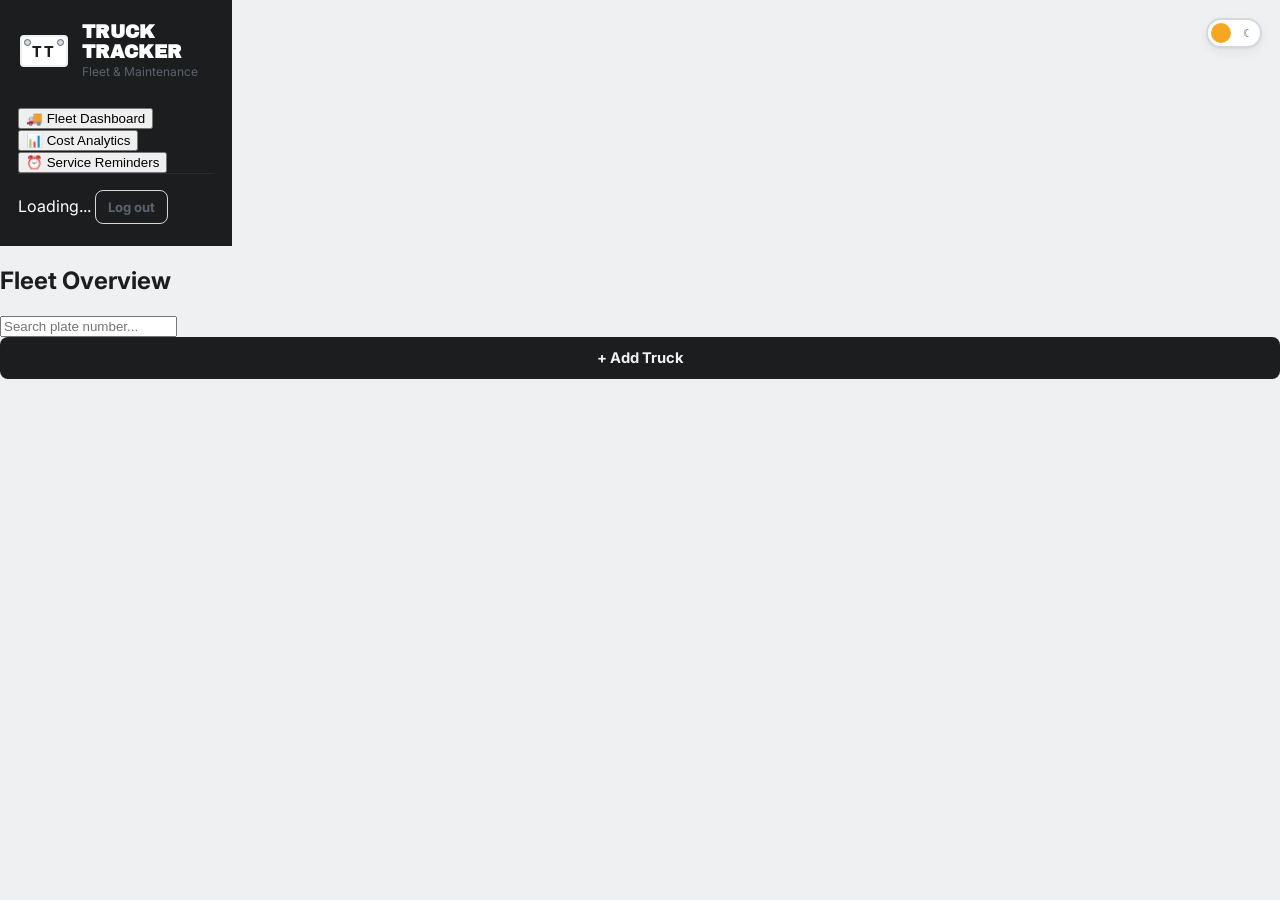
==== index.html @ d313cb49 "Update index.html" ====
<!DOCTYPE html>
<html lang="en">
<head>
<meta charset="UTF-8">
<meta name="viewport" content="width=device-width, initial-scale=1.0">
<title>Truck Tracker — Dashboard</title>
<script>
(function(){var t=localStorage.getItem('truck-tracker-theme');if(!t){t=window.matchMedia('(prefers-color-scheme: dark)').matches?'dark':'light';}document.documentElement.setAttribute('data-theme',t);})();
</script>
<link rel="preconnect" href="https://fonts.googleapis.com">
<link href="https://fonts.googleapis.com/css2?family=Archivo+Black&family=IBM+Plex+Mono:wght@600;700&family=Inter:wght@400;500;600;700&display=swap" rel="stylesheet">
<link rel="stylesheet" href="style.css">

<!-- External Libraries for PDF, Image Compression, and Analytics -->
<script src="https://cdnjs.cloudflare.com/ajax/libs/jspdf/2.5.1/jspdf.umd.min.js"></script>
<script src="https://cdnjs.cloudflare.com/ajax/libs/jspdf-autotable/3.8.2/jspdf.plugin.autotable.min.js"></script>
<script src="https://cdn.jsdelivr.net/npm/chart.js"></script>
<script src="https://cdn.jsdelivr.net/npm/browser-image-compression@2.0.2/dist/browser-image-compression.js"></script>
</head>
<body>

<div class="theme-toggle-wrap">
  <button class="theme-toggle" id="theme-toggle" aria-label="Toggle light and dark theme">
    <span class="knob"></span>
  </button>
</div>

<div class="app-layout">
  <!-- Sidebar Navigation -->
  <aside class="sidebar">
    <div class="auth-brand">
      <span class="plate">TT</span>
      <div>
        <h1>Truck Tracker</h1>
        <div class="sub">Fleet & Maintenance</div>
      </div>
    </div>
    <nav class="nav-menu">
      <button id="nav-trucks" class="nav-btn active">🚚 Fleet Dashboard</button>
      <button id="nav-analytics" class="nav-btn">📊 Cost Analytics</button>
      <button id="nav-reminders" class="nav-btn">⏰ Service Reminders</button>
    </nav>
    <div class="sidebar-footer">
      <span id="sidebar-user" class="user-email">Loading...</span>
      <button id="btn-logout" class="btn btn-ghost btn-sm">Log out</button>
    </div>
  </aside>

  <!-- Main View Area -->
  <main class="main-content">
    <div id="toast-container"></div>

    <!-- VIEW 1: FLEET GRID -->
    <section id="view-trucks">
      <div class="view-header">
        <h2>Fleet Overview</h2>
        <div class="actions">
          <input type="text" id="search-plate" placeholder="Search plate number..." class="input-search">
          <button id="btn-add-truck" class="btn btn-primary">+ Add Truck</button>
        </div>
      </div>
      <div id="trucks-grid" class="trucks-grid"></div>
      <div id="trucks-empty" class="empty-state hidden">No trucks found.</div>
    </section>

    <!-- VIEW 2: TRUCK DETAIL & REPAIRS -->
    <section id="view-truck-detail" class="hidden">
      <div class="detail-header">
        <button id="btn-back" class="btn btn-ghost btn-sm">← Back to Fleet</button>
        <div class="truck-summary-card">
          <h2 id="detail-plate" class="plate-title">---</h2>
          <div class="meta-info">
            <div><b>Owner:</b> <span id="detail-owner-name">—</span> (<span id="detail-owner-phone"></span>)</div>
            <div><b>Driver:</b> <span id="detail-driver-name">—</span> (<span id="detail-driver-phone"></span>)</div>
          </div>
          <div class="truck-actions">
            <button id="btn-edit-truck" class="btn btn-ghost btn-sm">Edit Truck</button>
            <button id="btn-delete-truck" class="btn btn-ghost btn-sm btn-danger">Delete Truck</button>
          </div>
        </div>
      </div>

      <div class="repairs-section">
        <div class="section-header">
          <h3>Repair History</h3>
          <button id="btn-add-repair" class="btn btn-amber btn-sm">+ New Repair Job</button>
        </div>
        <!-- Grouped Year -> Month -> Day Container -->
        <div id="repairs-nested-container"></div>
        <div id="repairs-list" class="repairs-list"></div>
        <div id="repairs-empty" class="empty-state hidden">No repair history recorded.</div>
      </div>
    </section>

    <!-- VIEW 3: COST ANALYTICS -->
    <section id="view-analytics" class="hidden">
      <h2>Cost & Expense Analytics</h2>
      <div class="chart-container" style="position: relative; height:40vh; width:80vw">
        <canvas id="cost-analytics-chart"></canvas>
      </div>
    </section>

    <!-- VIEW 4: SERVICE REMINDERS -->
    <section id="view-reminders" class="hidden">
      <h2>Routine Service Reminders</h2>
      <div id="reminders-list" class="reminders-list"></div>
    </section>
  </main>
</div>

<!-- ================= MODALS ================= -->

<!-- ADD / EDIT TRUCK MODAL -->
<div id="modal-truck" class="modal-overlay hidden">
  <div class="modal-card">
    <h3 id="modal-truck-title">Add Truck</h3>
    <div id="modal-truck-msg" class="msg"></div>
    <form id="form-truck">
      <div class="field">
        <label for="f-plate">Plate Number</label>
        <input type="text" id="f-plate" required placeholder="e.g. KA-01-AB-1234">
      </div>
      <div class="field">
        <label for="f-owner-name">Owner Name</label>
        <input type="text" id="f-owner-name">
      </div>
      <div class="field">
        <label for="f-owner-phone">Owner Phone</label>
        <input type="text" id="f-owner-phone">
      </div>
      <div class="field">
        <label for="f-driver-name">Driver Name</label>
        <input type="text" id="f-driver-name">
      </div>
      <div class="field">
        <label for="f-driver-phone">Driver Phone</label>
        <input type="text" id="f-driver-phone">
      </div>
      <div class="modal-footer">
        <button type="button" class="btn btn-ghost" data-close="modal-truck">Cancel</button>
        <button type="submit" class="btn btn-primary">Save Truck</button>
      </div>
    </form>
  </div>
</div>

<!-- ADD REPAIR JOB MODAL -->
<div id="modal-repair" class="modal-overlay hidden">
  <div class="modal-card">
    <h3>Create Repair Job</h3>
    <div id="modal-repair-msg" class="msg"></div>
    <form id="form-repair">
      <div class="field">
        <label for="f-repair-date">Date</label>
        <input type="date" id="f-repair-date" required>
      </div>
      <div class="field">
        <label for="f-repair-desc">Job Description</label>
        <input type="text" id="f-repair-desc" required placeholder="e.g. Engine Overhaul & Brake Service">
      </div>
      <div class="field">
        <label for="f-repair-status">Job Status</label>
        <select id="f-repair-status" class="input-select">
          <option value="Pending">Pending</option>
          <option value="In Progress">In Progress</option>
          <option value="Completed">Completed</option>
          <option value="Invoiced">Invoiced</option>
        </select>
      </div>
      <div class="modal-footer">
        <button type="button" class="btn btn-ghost" data-close="modal-repair">Cancel</button>
        <button type="submit" class="btn btn-amber">Create Job</button>
      </div>
    </form>
  </div>
</div>

<!-- ADD MATERIAL MODAL -->
<div id="modal-material" class="modal-overlay hidden">
  <div class="modal-card">
    <h3>Add Part / Material</h3>
    <div id="modal-material-msg" class="msg"></div>
    <form id="form-material">
      <input type="hidden" id="f-material-repair-id">
      <div class="field">
        <label for="f-material-name">Item Name / Description</label>
        <input type="text" id="f-material-name" required placeholder="e.g. Brake Pads (Pair)">
      </div>
      <div class="field">
        <label for="f-material-cost">Cost (₹)</label>
        <input type="number" step="0.01" id="f-material-cost" required placeholder="0.00">
      </div>
      <div class="field">
        <label for="f-material-photo">Attach Receipt / Photo</label>
        <input type="file" id="f-material-photo" accept="image/*">
        <div class="helper-text">Photos will be automatically compressed before upload.</div>
      </div>
      <div class="modal-footer">
        <button type="button" class="btn btn-ghost" data-close="modal-material">Cancel</button>
        <button type="submit" class="btn btn-primary">Add Material</button>
      </div>
    </form>
  </div>
</div>

<!-- ADD LABOUR MODAL -->
<div id="modal-labour" class="modal-overlay hidden">
  <div class="modal-card">
    <h3>Add Labour Charge</h3>
    <div id="modal-labour-msg" class="msg"></div>
    <form id="form-labour">
      <input type="hidden" id="f-labour-repair-id">
      <div class="field">
        <label for="f-labour-desc">Service Description</label>
        <input type="text" id="f-labour-desc" required placeholder="e.g. Mechanic Work - 3 Hours">
      </div>
      <div class="field">
        <label for="f-labour-charge">Charge Amount (₹)</label>
        <input type="number" step="0.01" id="f-labour-charge" required placeholder="0.00">
      </div>
      <div class="modal-footer">
        <button type="button" class="btn btn-ghost" data-close="modal-labour">Cancel</button>
        <button type="submit" class="btn btn-primary">Add Charge</button>
      </div>
    </form>
  </div>
</div>

<!-- PHOTO VIEWER MODAL -->
<div id="modal-photo" class="modal-overlay hidden">
  <div class="modal-card modal-photo-card">
    <button type="button" class="close-btn" data-close="modal-photo">&times;</button>
    <img id="photo-viewer-img" src="" alt="Material Photo">
  </div>
</div>

<script src="https://cdn.jsdelivr.net/npm/@supabase/supabase-js@2"></script>
<script src="config.js"></script>
<script src="theme.js"></script>
<script src="app.js"></script>
</body>
</html>
---- style.css ----
/* ============================================================
   THEME TOKENS
   Light is default. Dark activates via [data-theme="dark"] on <html>.
   ============================================================ */
:root {
  --bg: #EEF0F2;
  --surface: #FFFFFF;
  --surface-raised: #FFFFFF;
  --border: #D4D8DC;
  --ink: #1B1D1F;
  --ink-soft: #5B6470;
  --sidebar-bg: #1B1D1F;
  --sidebar-bg-soft: #2A2D30;
  --sidebar-ink: #C7CBCF;
  --sidebar-ink-soft: #9AA1A8;

  --amber: #F5A623;
  --amber-deep: #C9820E;
  --green: #2F9E58;
  --red: #D64545;
  --red-bg: #FBEAEA;
  --red-ink: #A82F2F;
  --green-bg: #E7F5EC;
  --green-ink: #1E7A41;

  --font-display: 'Archivo Black', 'Arial Narrow', sans-serif;
  --font-body: 'Inter', -apple-system, BlinkMacSystemFont, 'Segoe UI', sans-serif;
  --font-mono: 'IBM Plex Mono', 'Courier New', monospace;

  --radius: 10px;
  --shadow: 0 1px 2px rgba(27,29,31,0.06), 0 4px 12px rgba(27,29,31,0.06);
  --auth-shadow: 0 20px 60px rgba(0,0,0,0.35);
}

html[data-theme="dark"] {
  --bg: #131415;
  --surface: #1C1E20;
  --surface-raised: #202225;
  --border: #33363A;
  --ink: #F1F2F3;
  --ink-soft: #9CA3AA;
  --sidebar-bg: #0E0F10;
  --sidebar-bg-soft: #1C1E20;
  --sidebar-ink: #D6D9DC;
  --sidebar-ink-soft: #83898F;

  --red-bg: #3A1E1E;
  --red-ink: #F29B9B;
  --green-bg: #1C3324;
  --green-ink: #7FD79E;
  --shadow: 0 1px 2px rgba(0,0,0,0.3), 0 6px 18px rgba(0,0,0,0.35);
  --auth-shadow: 0 20px 60px rgba(0,0,0,0.6);
}

* { box-sizing: border-box; }

@media (prefers-reduced-motion: reduce) {
  * { animation: none !important; transition: none !important; }
}

body {
  margin: 0;
  font-family: var(--font-body);
  background: var(--bg);
  color: var(--ink);
  -webkit-font-smoothing: antialiased;
  transition: background .2s ease, color .2s ease;
}

a { color: inherit; }

/* ---------- Theme toggle (rocker switch) ---------- */
.theme-toggle-wrap {
  position: fixed;
  top: 18px;
  right: 18px;
  z-index: 80;
}
.theme-toggle {
  position: relative;
  display: flex;
  align-items: center;
  width: 56px;
  height: 30px;
  border-radius: 999px;
  border: 2px solid var(--border);
  background: var(--surface);
  cursor: pointer;
  padding: 3px;
  box-shadow: var(--shadow);
  transition: background .2s ease, border-color .2s ease;
}
.theme-toggle::before,
.theme-toggle::after {
  position: absolute;
  font-size: 11px;
  line-height: 1;
  top: 50%;
  transform: translateY(-50%);
  opacity: 0.7;
}
.theme-toggle::before { content: '\2600'; left: 7px; }
.theme-toggle::after { content: '\263E'; right: 7px; }
.theme-toggle .knob {
  width: 20px;
  height: 20px;
  border-radius: 50%;
  background: var(--amber);
  position: relative;
  z-index: 1;
  transform: translateX(0);
  transition: transform .22s cubic-bezier(.4,0,.2,1);
  flex-shrink: 0;
}
html[data-theme="dark"] .theme-toggle .knob { transform: translateX(24px); }

/* ---------- Plate badge — the signature element ---------- */
.plate {
  display: inline-flex;
  align-items: center;
  justify-content: center;
  font-family: var(--font-mono);
  font-weight: 700;
  letter-spacing: 0.12em;
  background: var(--surface);
  color: var(--ink);
  border: 2px solid var(--ink);
  border-radius: 6px;
  padding: 6px 12px;
  position: relative;
  box-shadow: inset 0 0 0 2px var(--bg);
}
.plate::before, .plate::after {
  content: '';
  position: absolute;
  width: 5px; height: 5px;
  border-radius: 50%;
  background: var(--border);
  border: 1px solid var(--ink-soft);
  top: 4px;
}
.plate::before { left: 4px; }
.plate::after { right: 4px; }
.plate-lg { font-size: 1.4rem; padding: 10px 20px; }

/* ---------- Auth pages ---------- */
.auth-shell {
  min-height: 100vh;
  display: flex;
  align-items: center;
  justify-content: center;
  padding: 24px;
  background:
    radial-gradient(circle at 20% 20%, rgba(245,166,35,0.10), transparent 40%),
    var(--sidebar-bg);
}
.auth-card {
  width: 100%;
  max-width: 420px;
  background: var(--surface);
  border-radius: 14px;
  padding: 36px 32px;
  box-shadow: var(--auth-shadow);
}
.auth-brand {
  display: flex;
  align-items: center;
  gap: 12px;
  margin-bottom: 28px;
}
.auth-brand h1 {
  font-family: var(--font-display);
  font-size: 1.15rem;
  letter-spacing: 0.02em;
  margin: 0;
  text-transform: uppercase;
}
.auth-brand .sub {
  font-size: 0.75rem;
  color: var(--ink-soft);
  margin-top: 2px;
}
.field { margin-bottom: 16px; }
.field label {
  display: block;
  font-size: 0.78rem;
  font-weight: 600;
  color: var(--ink-soft);
  margin-bottom: 6px;
  text-transform: uppercase;
  letter-spacing: 0.04em;
}
.field input, .select-input {
  width: 100%;
  padding: 11px 13px;
  border: 1.5px solid var(--border);
  border-radius: 8px;
  font-size: 0.95rem;
  font-family: var(--font-body);
  background: var(--bg);
  color: var(--ink);
  transition: border-color .15s ease, background .2s ease;
}
.field input:focus, .select-input:focus {
  outline: none;
  border-color: var(--amber-deep);
  background: var(--surface);
}
.btn {
  display: inline-flex;
  align-items: center;
  justify-content: center;
  gap: 8px;
  width: 100%;
  padding: 12px 16px;
  border-radius: 8px;
  border: none;
  font-family: var(--font-body);
  font-weight: 700;
  font-size: 0.92rem;
  cursor: pointer;
  transition: transform .08s ease, box-shadow .15s ease, background .15s ease;
}
.btn:focus-visible { outline: 3px solid var(--amber); outline-offset: 2px; }
.btn:active { transform: translateY(1px); }
.btn-primary { background: var(--ink); color: var(--bg); }
html[data-theme="dark"] .btn-primary { background: var(--amber); color: var(--sidebar-bg); }
.btn-primary:hover { opacity: 0.88; }
.btn-amber { background: var(--amber); color: #1B1D1F; }
.btn-amber:hover { background: var(--amber-deep); }
.btn-ghost { background: transparent; color: var(--ink-soft); border: 1.5px solid var(--border); }
.btn-ghost:hover { border-color: var(--ink-soft); color: var(--ink); }
.btn-ghost-danger { background: transparent; color: var(--red); border: 1.5px solid var(--border); }
.btn-ghost-danger:hover { border-color: var(--red); background: var(--red-bg); }
.btn-danger { background: var(--red); color: #fff; }
.btn-sm { padding: 8px 12px; font-size: 0.82rem; width: auto; }
.btn-icon { padding: 4px 8px; font-size: 0.8rem; border-radius: 6px; }
.btn-block { width: 100%; }

.auth-links {
  margin-top: 18px;
  display: flex;
  justify-content: space-between;
  font-size: 0.82rem;
}
.auth-links button {
  background: none; border: none; padding: 0;
  color: var(--ink-soft); text-decoration: underline;
  cursor: pointer; font-size: 0.82rem; font-family: var(--font-body);
}

.msg {
  padding: 10px 12px;
  border-radius: 8px;
  font-size: 0.84rem;
  margin-bottom: 16px;
  display: none;
}
.msg.show { display: block; }
.msg-error { background: var(--red-bg); color: var(--red-ink); }
.msg-success { background: var(--green-bg); color: var(--green-ink); }

.hidden { display: none !important; }

/* ---------- App shell ---------- */
.app-shell { display: flex; min-height: 100vh; }

.sidebar {
  width: 232px;
  background: var(--sidebar-bg);
  color: #fff;
  flex-shrink: 0;
  display: flex;
  flex-direction: column;
  padding: 22px 18px;
  transition: background .2s ease;
}
.sidebar-brand {
  display: flex;
  align-items: center;
  gap: 10px;
  margin-bottom: 30px;
  padding-left: 2px;
}
.sidebar-brand .mark {
  width: 30px; height: 30px;
  background: var(--amber);
  border-radius: 6px;
  display: flex; align-items: center; justify-content: center;
  font-family: var(--font-display);
  color: #1B1D1F;
  font-size: 0.85rem;
}
.sidebar-brand span {
  font-family: var(--font-display);
  font-size: 0.92rem;
  letter-spacing: 0.02em;
  text-transform: uppercase;
}
.nav-item {
  display: flex;
  align-items: center;
  gap: 10px;
  padding: 10px 12px;
  border-radius: 8px;
  color: var(--sidebar-ink);
  font-size: 0.88rem;
  font-weight: 600;
  cursor: pointer;
  margin-bottom: 4px;
  border: none;
  background: none;
  width: 100%;
  text-align: left;
  font-family: var(--font-body);
}
.nav-item:hover { background: var(--sidebar-bg-soft); color: #fff; }
.nav-item.active { background: var(--amber); color: #1B1D1F; }
.sidebar-footer { margin-top: auto; padding-top: 16px; border-top: 1px solid var(--sidebar-bg-soft); }
.sidebar-user { font-size: 0.78rem; color: var(--sidebar-ink-soft); margin-bottom: 10px; word-break: break-all; }

.main {
  flex: 1;
  min-width: 0;
  padding: 28px 34px 60px;
}
.topbar {
  display: flex;
  align-items: center;
  justify-content: space-between;
  gap: 16px;
  margin-bottom: 26px;
  flex-wrap: wrap;
}
.search-slot {
  display: flex;
  align-items: center;
  background: var(--surface);
  border: 2px solid var(--ink);
  border-radius: 8px;
  padding: 8px 14px;
  min-width: 220px;
  flex: 1;
  max-width: 360px;
}
.search-slot input {
  border: none; outline: none; background: none;
  font-family: var(--font-mono);
  letter-spacing: 0.06em;
  font-size: 0.9rem;
  width: 100%;
  text-transform: uppercase;
  color: var(--ink);
}
.filter-slot { width: 180px; }
.filter-slot select { padding: 9px 12px; font-size: 0.85rem; }

.page-title {
  font-family: var(--font-display);
  font-size: 1.5rem;
  text-transform: uppercase;
  letter-spacing: 0.01em;
  margin: 0 0 4px;
}
.page-sub { color: var(--ink-soft); font-size: 0.88rem; margin: 0; }

.card {
  background: var(--surface);
  border-radius: var(--radius);
  box-shadow: var(--shadow);
  padding: 20px;
}

.grid {
  display: grid;
  grid-template-columns: repeat(auto-fill, minmax(280px, 1fr));
  gap: 16px;
}

.truck-card {
  background: var(--surface);
  border-radius: var(--radius);
  box-shadow: var(--shadow);
  padding: 18px;
  cursor: pointer;
  transition: transform .1s ease, box-shadow .15s ease;
  border-left: 4px solid var(--amber);
}
.truck-card:hover { transform: translateY(-2px); box-shadow: 0 8px 20px rgba(0,0,0,0.16); }
.truck-card .meta { margin-top: 12px; font-size: 0.84rem; color: var(--ink-soft); line-height: 1.6; }
.truck-card .meta b { color: var(--ink); font-weight: 600; }
.truck-card .truck-card-head { display: flex; justify-content: space-between; align-items: flex-start; }
.truck-card .truck-total-badge { font-family: var(--font-mono); font-weight: 700; font-size: 0.9rem; color: var(--amber-deep); }

.empty-state {
  text-align: center;
  padding: 60px 20px;
  color: var(--ink-soft);
}
.empty-state .plate { margin-bottom: 16px; opacity: 0.5; }

.section-head {
  display: flex;
  align-items: center;
  justify-content: space-between;
  margin: 28px 0 14px;
}
.section-head h2 {
  font-family: var(--font-display);
  font-size: 1rem;
  text-transform: uppercase;
  margin: 0;
}

.job-row {
  background: var(--surface);
  border-radius: 10px;
  box-shadow: var(--shadow);
  padding: 16px 18px;
  margin-bottom: 12px;
}
.job-row-head {
  display: flex;
  justify-content: space-between;
  align-items: baseline;
  flex-wrap: wrap;
  gap: 8px;
}
.job-row-actions { display: flex; gap: 6px; align-items: center; }
.job-total {
  font-family: var(--font-mono);
  font-weight: 700;
  font-size: 1.1rem;
  color: var(--amber-deep);
}
html[data-theme="dark"] .job-total { color: var(--amber); }

.line-item {
  display: flex;
  align-items: center;
  gap: 12px;
  padding: 8px 0;
  border-top: 1px solid var(--border);
  font-size: 0.87rem;
}
.line-item img {
  width: 40px; height: 40px;
  object-fit: cover;
  border-radius: 6px;
  border: 1px solid var(--border);
  cursor: pointer;
}
.line-item .name { flex: 1; }
.line-item .amt { font-family: var(--font-mono); font-weight: 600; margin-right: 8px; }

/* ---------- Calendar View Components ---------- */
.calendar-controls { display: flex; align-items: center; gap: 10px; }
.cal-month-title { font-family: var(--font-display); font-size: 1.1rem; text-transform: uppercase; min-width: 140px; text-align: center; }

.metrics-row { display: flex; justify-content: space-around; gap: 16px; padding: 16px 24px; }
.metric-box { display: flex; flex-direction: column; align-items: center; }
.metric-label { font-size: 0.75rem; font-weight: 600; text-transform: uppercase; color: var(--ink-soft); letter-spacing: 0.04em; }
.metric-value { font-family: var(--font-mono); font-size: 1.4rem; font-weight: 700; color: var(--ink); margin-top: 4px; }

.calendar-grid-header {
  display: grid;
  grid-template-columns: repeat(7, 1fr);
  text-align: center;
  font-size: 0.75rem;
  font-weight: 700;
  text-transform: uppercase;
  color: var(--ink-soft);
  margin-bottom: 8px;
}
.calendar-grid {
  display: grid;
  grid-template-columns: repeat(7, 1fr);
  gap: 8px;
}
.cal-day {
  background: var(--surface);
  border-radius: 8px;
  border: 1px solid var(--border);
  min-height: 90px;
  padding: 8px;
  display: flex;
  flex-direction: column;
  justify-content: space-between;
  cursor: pointer;
  transition: border-color .15s ease, transform .1s ease;
}
.cal-day:hover { border-color: var(--amber-deep); transform: translateY(-1px); }
.cal-day.disabled { opacity: 0.35; cursor: default; background: transparent; }
.cal-day.today { border: 2px solid var(--amber); }
.cal-day-num { font-family: var(--font-mono); font-size: 0.85rem; font-weight: 700; }
.cal-day-content { display: flex; flex-direction: column; gap: 2px; margin-top: 4px; }
.cal-badge {
  font-size: 0.72rem;
  padding: 2px 4px;
  border-radius: 4px;
  background: var(--bg);
  color: var(--ink);
  font-family: var(--font-mono);
  white-space: nowrap;
  overflow: hidden;
  text-overflow: ellipsis;
}
.cal-badge-revenue { background: var(--green-bg); color: var(--green-ink); font-weight: 700; }

.day-repairs-container { display: flex; flex-direction: column; gap: 12px; margin-top: 10px; }

/* ---------- Modals & Toasts ---------- */
.modal-overlay {
  position: fixed; inset: 0;
  background: rgba(0,0,0,0.55);
  display: flex; align-items: center; justify-content: center;
  padding: 20px;
  z-index: 50;
}
.modal {
  background: var(--surface-raised);
  border-radius: 14px;
  padding: 28px;
  width: 100%;
  max-width: 480px;
  max-height: 90vh;
  overflow-y: auto;
  box-shadow: var(--auth-shadow);
}
.modal h3 {
  font-family: var(--font-display);
  text-transform: uppercase;
  font-size: 1.05rem;
  margin: 0 0 18px;
}
.modal-close {
  float: right;
  background: none; border: none;
  font-size: 1.3rem; cursor: pointer;
  color: var(--ink-soft);
  line-height: 1;
}
.row-2 { display: grid; grid-template-columns: 1fr 1fr; gap: 12px; }

.toast {
  position: fixed;
  bottom: 24px; right: 24px;
  background: var(--ink);
  color: var(--bg);
  padding: 13px 18px;
  border-radius: 8px;
  font-size: 0.86rem;
  box-shadow: var(--auth-shadow);
  z-index: 100;
  max-width: 320px;
}
.toast.error { background: var(--red); color: #fff; }
.toast.success { background: var(--green); color: #fff; }

.spinner {
  width: 16px; height: 16px;
  border: 2px solid rgba(255,255,255,0.3);
  border-top-color: #fff;
  border-radius: 50%;
  animation: spin 0.7s linear infinite;
  display: inline-block;
}
.spinner-dark { border-color: rgba(27,29,31,0.2); border-top-color: var(--ink); }
@keyframes spin { to { transform: rotate(360deg); } }

.helper-text { font-size: 0.78rem; color: var(--ink-soft); margin-top: 4px; }

@media (max-width: 760px) {
  .app-shell { flex-direction: column; }
  .sidebar { width: 100%; flex-direction: row; align-items: center; padding: 12px 16px; overflow-x: auto; }
  .sidebar-brand { margin-bottom: 0; margin-right: 12px; }
  .sidebar-footer { display: none; }
  .nav-item { white-space: nowrap; margin-bottom: 0; margin-right: 4px; }
  .main { padding: 20px 16px 40px; }
  .row-2 { grid-template-columns: 1fr; }
  .theme-toggle-wrap { top: 10px; right: 10px; }
  .calendar-grid { gap: 4px; }
  .cal-day { min-height: 60px; padding: 4px; }
  .metrics-row { flex-direction: column; gap: 12px; }
}
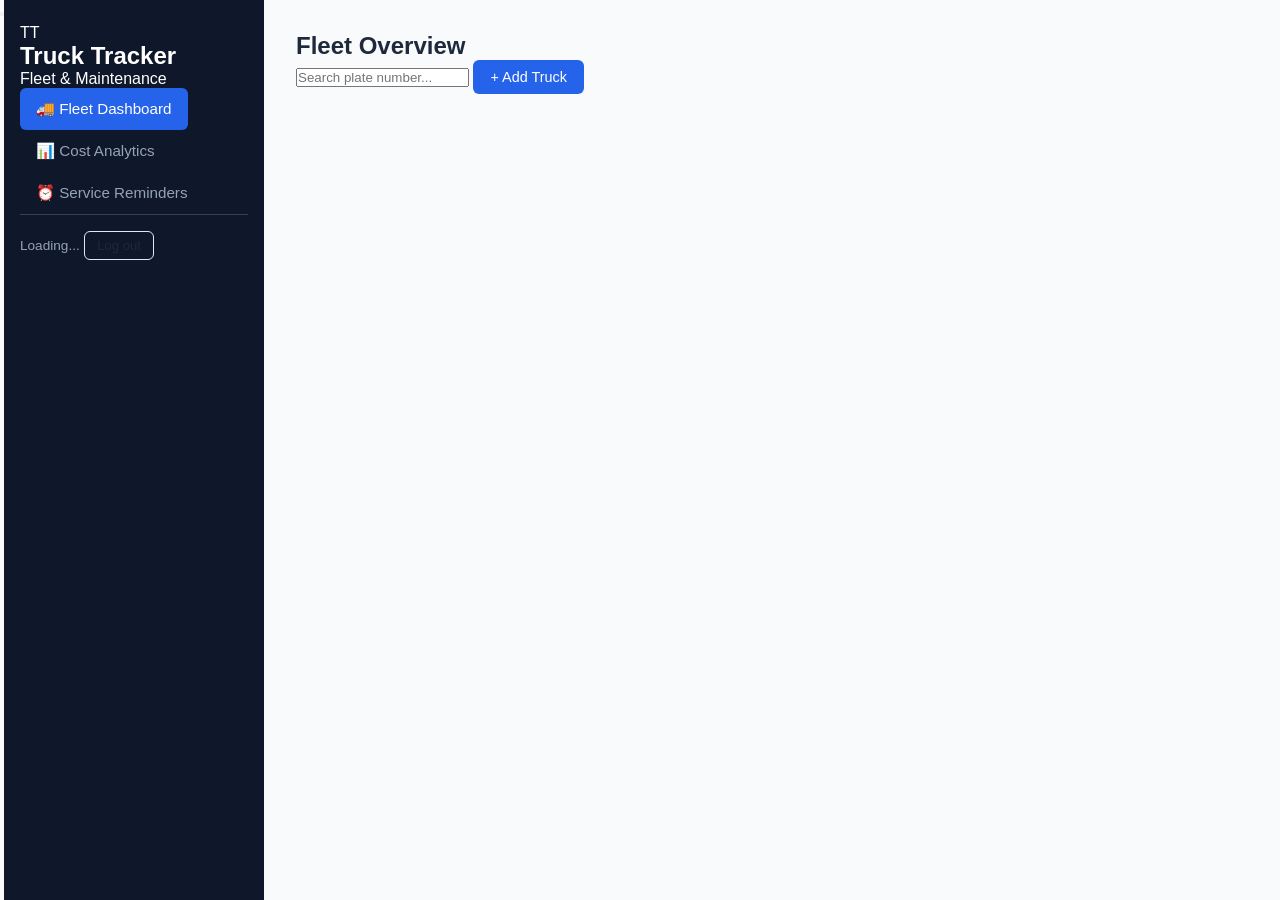
==== commit d1417cf7: "Update index.html" ====
--- a/index.html
+++ b/index.html
@@ -1,242 +1,258 @@
 <!DOCTYPE html>
 <html lang="en">
 <head>
-<meta charset="UTF-8">
-<meta name="viewport" content="width=device-width, initial-scale=1.0">
-<title>Truck Tracker — Dashboard</title>
-<script>
-(function(){var t=localStorage.getItem('truck-tracker-theme');if(!t){t=window.matchMedia('(prefers-color-scheme: dark)').matches?'dark':'light';}document.documentElement.setAttribute('data-theme',t);})();
-</script>
-<link rel="preconnect" href="https://fonts.googleapis.com">
-<link href="https://fonts.googleapis.com/css2?family=Archivo+Black&family=IBM+Plex+Mono:wght@600;700&family=Inter:wght@400;500;600;700&display=swap" rel="stylesheet">
-<link rel="stylesheet" href="style.css">
-
-<!-- External Libraries for PDF, Image Compression, and Analytics -->
-<script src="https://cdnjs.cloudflare.com/ajax/libs/jspdf/2.5.1/jspdf.umd.min.js"></script>
-<script src="https://cdnjs.cloudflare.com/ajax/libs/jspdf-autotable/3.8.2/jspdf.plugin.autotable.min.js"></script>
-<script src="https://cdn.jsdelivr.net/npm/chart.js"></script>
-<script src="https://cdn.jsdelivr.net/npm/browser-image-compression@2.0.2/dist/browser-image-compression.js"></script>
+  <meta charset="UTF-8">
+  <meta name="viewport" content="width=device-width, initial-scale=1.0">
+  <title>Truck Tracker — Dashboard</title>
+  
+  <script>
+    (function(){
+      var t = localStorage.getItem('truck-tracker-theme');
+      if(!t){
+        t = window.matchMedia('(prefers-color-scheme: dark)').matches ? 'dark' : 'light';
+      }
+      document.documentElement.setAttribute('data-theme', t);
+    })();
+  </script>
+
+  <link rel="preconnect" href="https://fonts.googleapis.com">
+  <link href="https://fonts.googleapis.com/css2?family=Archivo+Black&family=IBM+Plex+Mono:wght@600;700&family=Inter:wght@400;500;600;700&display=swap" rel="stylesheet">
+  <link rel="stylesheet" href="style.css?v=3">
+
+  <!-- External Libraries for PDF, Image Compression, and Analytics -->
+  <script src="https://cdnjs.cloudflare.com/ajax/libs/jspdf/2.5.1/jspdf.umd.min.js"></script>
+  <script src="https://cdnjs.cloudflare.com/ajax/libs/jspdf-autotable/3.8.2/jspdf.plugin.autotable.min.js"></script>
+  <script src="https://cdn.jsdelivr.net/npm/chart.js"></script>
+  <script src="https://cdn.jsdelivr.net/npm/browser-image-compression@2.0.2/dist/browser-image-compression.js"></script>
 </head>
 <body>
 
-<div class="theme-toggle-wrap">
-  <button class="theme-toggle" id="theme-toggle" aria-label="Toggle light and dark theme">
-    <span class="knob"></span>
-  </button>
-</div>
-
-<div class="app-layout">
-  <!-- Sidebar Navigation -->
-  <aside class="sidebar">
-    <div class="auth-brand">
-      <span class="plate">TT</span>
-      <div>
-        <h1>Truck Tracker</h1>
-        <div class="sub">Fleet & Maintenance</div>
+  <!-- Theme Switcher Toggle -->
+  <div class="theme-toggle-wrap">
+    <button class="theme-toggle" id="theme-toggle" aria-label="Toggle light and dark theme">
+      <span class="knob"></span>
+    </button>
+  </div>
+
+  <!-- Primary Application Wrapper -->
+  <div id="app-layout" class="app-layout">
+    
+    <!-- Sidebar Navigation -->
+    <aside class="sidebar">
+      <div class="auth-brand">
+        <span class="plate">TT</span>
+        <div>
+          <h1>Truck Tracker</h1>
+          <div class="sub">Fleet & Maintenance</div>
+        </div>
       </div>
-    </div>
-    <nav class="nav-menu">
-      <button id="nav-trucks" class="nav-btn active">🚚 Fleet Dashboard</button>
-      <button id="nav-analytics" class="nav-btn">📊 Cost Analytics</button>
-      <button id="nav-reminders" class="nav-btn">⏰ Service Reminders</button>
-    </nav>
-    <div class="sidebar-footer">
-      <span id="sidebar-user" class="user-email">Loading...</span>
-      <button id="btn-logout" class="btn btn-ghost btn-sm">Log out</button>
-    </div>
-  </aside>
-
-  <!-- Main View Area -->
-  <main class="main-content">
-    <div id="toast-container"></div>
-
-    <!-- VIEW 1: FLEET GRID -->
-    <section id="view-trucks">
-      <div class="view-header">
-        <h2>Fleet Overview</h2>
-        <div class="actions">
-          <input type="text" id="search-plate" placeholder="Search plate number..." class="input-search">
-          <button id="btn-add-truck" class="btn btn-primary">+ Add Truck</button>
-        </div>
+      
+      <nav class="nav-menu">
+        <button id="nav-trucks" class="nav-btn active">🚚 Fleet Dashboard</button>
+        <button id="nav-analytics" class="nav-btn">📊 Cost Analytics</button>
+        <button id="nav-reminders" class="nav-btn">⏰ Service Reminders</button>
+      </nav>
+      
+      <div class="sidebar-footer">
+        <span id="sidebar-user" class="user-email">Loading...</span>
+        <button id="btn-logout" class="btn btn-ghost btn-sm">Log out</button>
       </div>
-      <div id="trucks-grid" class="trucks-grid"></div>
-      <div id="trucks-empty" class="empty-state hidden">No trucks found.</div>
-    </section>
-
-    <!-- VIEW 2: TRUCK DETAIL & REPAIRS -->
-    <section id="view-truck-detail" class="hidden">
-      <div class="detail-header">
-        <button id="btn-back" class="btn btn-ghost btn-sm">← Back to Fleet</button>
-        <div class="truck-summary-card">
-          <h2 id="detail-plate" class="plate-title">---</h2>
-          <div class="meta-info">
-            <div><b>Owner:</b> <span id="detail-owner-name">—</span> (<span id="detail-owner-phone"></span>)</div>
-            <div><b>Driver:</b> <span id="detail-driver-name">—</span> (<span id="detail-driver-phone"></span>)</div>
+    </aside>
+
+    <!-- Main View Area -->
+    <main class="main-content">
+      <div id="toast-container"></div>
+
+      <!-- VIEW 1: FLEET GRID -->
+      <section id="view-trucks">
+        <div class="view-header">
+          <h2>Fleet Overview</h2>
+          <div class="actions">
+            <input type="text" id="search-plate" placeholder="Search plate number..." class="input-search">
+            <button id="btn-add-truck" class="btn btn-primary">+ Add Truck</button>
           </div>
-          <div class="truck-actions">
-            <button id="btn-edit-truck" class="btn btn-ghost btn-sm">Edit Truck</button>
-            <button id="btn-delete-truck" class="btn btn-ghost btn-sm btn-danger">Delete Truck</button>
+        </div>
+        <div id="trucks-grid" class="trucks-grid"></div>
+        <div id="trucks-empty" class="empty-state hidden">No trucks found.</div>
+      </section>
+
+      <!-- VIEW 2: TRUCK DETAIL & REPAIRS -->
+      <section id="view-truck-detail" class="hidden">
+        <div class="detail-header">
+          <button id="btn-back" class="btn btn-ghost btn-sm">← Back to Fleet</button>
+          <div class="truck-summary-card">
+            <div>
+              <h2 id="detail-plate" class="plate-title">---</h2>
+              <div class="meta-info">
+                <div><b>Owner:</b> <span id="detail-owner-name">—</span> (<span id="detail-owner-phone"></span>)</div>
+                <div><b>Driver:</b> <span id="detail-driver-name">—</span> (<span id="detail-driver-phone"></span>)</div>
+              </div>
+            </div>
+            <div class="truck-actions" style="display: flex; gap: 8px;">
+              <button id="btn-edit-truck" class="btn btn-ghost btn-sm">Edit Truck</button>
+              <button id="btn-delete-truck" class="btn btn-ghost btn-sm btn-danger">Delete Truck</button>
+            </div>
           </div>
         </div>
-      </div>
-
-      <div class="repairs-section">
-        <div class="section-header">
-          <h3>Repair History</h3>
-          <button id="btn-add-repair" class="btn btn-amber btn-sm">+ New Repair Job</button>
-        </div>
-        <!-- Grouped Year -> Month -> Day Container -->
-        <div id="repairs-nested-container"></div>
-        <div id="repairs-list" class="repairs-list"></div>
-        <div id="repairs-empty" class="empty-state hidden">No repair history recorded.</div>
-      </div>
-    </section>
-
-    <!-- VIEW 3: COST ANALYTICS -->
-    <section id="view-analytics" class="hidden">
-      <h2>Cost & Expense Analytics</h2>
-      <div class="chart-container" style="position: relative; height:40vh; width:80vw">
-        <canvas id="cost-analytics-chart"></canvas>
-      </div>
-    </section>
-
-    <!-- VIEW 4: SERVICE REMINDERS -->
-    <section id="view-reminders" class="hidden">
-      <h2>Routine Service Reminders</h2>
-      <div id="reminders-list" class="reminders-list"></div>
-    </section>
-  </main>
-</div>
-
-<!-- ================= MODALS ================= -->
-
-<!-- ADD / EDIT TRUCK MODAL -->
-<div id="modal-truck" class="modal-overlay hidden">
-  <div class="modal-card">
-    <h3 id="modal-truck-title">Add Truck</h3>
-    <div id="modal-truck-msg" class="msg"></div>
-    <form id="form-truck">
-      <div class="field">
-        <label for="f-plate">Plate Number</label>
-        <input type="text" id="f-plate" required placeholder="e.g. KA-01-AB-1234">
-      </div>
-      <div class="field">
-        <label for="f-owner-name">Owner Name</label>
-        <input type="text" id="f-owner-name">
-      </div>
-      <div class="field">
-        <label for="f-owner-phone">Owner Phone</label>
-        <input type="text" id="f-owner-phone">
-      </div>
-      <div class="field">
-        <label for="f-driver-name">Driver Name</label>
-        <input type="text" id="f-driver-name">
-      </div>
-      <div class="field">
-        <label for="f-driver-phone">Driver Phone</label>
-        <input type="text" id="f-driver-phone">
-      </div>
-      <div class="modal-footer">
-        <button type="button" class="btn btn-ghost" data-close="modal-truck">Cancel</button>
-        <button type="submit" class="btn btn-primary">Save Truck</button>
-      </div>
-    </form>
-  </div>
-</div>
-
-<!-- ADD REPAIR JOB MODAL -->
-<div id="modal-repair" class="modal-overlay hidden">
-  <div class="modal-card">
-    <h3>Create Repair Job</h3>
-    <div id="modal-repair-msg" class="msg"></div>
-    <form id="form-repair">
-      <div class="field">
-        <label for="f-repair-date">Date</label>
-        <input type="date" id="f-repair-date" required>
-      </div>
-      <div class="field">
-        <label for="f-repair-desc">Job Description</label>
-        <input type="text" id="f-repair-desc" required placeholder="e.g. Engine Overhaul & Brake Service">
-      </div>
-      <div class="field">
-        <label for="f-repair-status">Job Status</label>
-        <select id="f-repair-status" class="input-select">
-          <option value="Pending">Pending</option>
-          <option value="In Progress">In Progress</option>
-          <option value="Completed">Completed</option>
-          <option value="Invoiced">Invoiced</option>
-        </select>
-      </div>
-      <div class="modal-footer">
-        <button type="button" class="btn btn-ghost" data-close="modal-repair">Cancel</button>
-        <button type="submit" class="btn btn-amber">Create Job</button>
-      </div>
-    </form>
-  </div>
-</div>
-
-<!-- ADD MATERIAL MODAL -->
-<div id="modal-material" class="modal-overlay hidden">
-  <div class="modal-card">
-    <h3>Add Part / Material</h3>
-    <div id="modal-material-msg" class="msg"></div>
-    <form id="form-material">
-      <input type="hidden" id="f-material-repair-id">
-      <div class="field">
-        <label for="f-material-name">Item Name / Description</label>
-        <input type="text" id="f-material-name" required placeholder="e.g. Brake Pads (Pair)">
-      </div>
-      <div class="field">
-        <label for="f-material-cost">Cost (₹)</label>
-        <input type="number" step="0.01" id="f-material-cost" required placeholder="0.00">
-      </div>
-      <div class="field">
-        <label for="f-material-photo">Attach Receipt / Photo</label>
-        <input type="file" id="f-material-photo" accept="image/*">
-        <div class="helper-text">Photos will be automatically compressed before upload.</div>
-      </div>
-      <div class="modal-footer">
-        <button type="button" class="btn btn-ghost" data-close="modal-material">Cancel</button>
-        <button type="submit" class="btn btn-primary">Add Material</button>
-      </div>
-    </form>
-  </div>
-</div>
-
-<!-- ADD LABOUR MODAL -->
-<div id="modal-labour" class="modal-overlay hidden">
-  <div class="modal-card">
-    <h3>Add Labour Charge</h3>
-    <div id="modal-labour-msg" class="msg"></div>
-    <form id="form-labour">
-      <input type="hidden" id="f-labour-repair-id">
-      <div class="field">
-        <label for="f-labour-desc">Service Description</label>
-        <input type="text" id="f-labour-desc" required placeholder="e.g. Mechanic Work - 3 Hours">
-      </div>
-      <div class="field">
-        <label for="f-labour-charge">Charge Amount (₹)</label>
-        <input type="number" step="0.01" id="f-labour-charge" required placeholder="0.00">
-      </div>
-      <div class="modal-footer">
-        <button type="button" class="btn btn-ghost" data-close="modal-labour">Cancel</button>
-        <button type="submit" class="btn btn-primary">Add Charge</button>
-      </div>
-    </form>
-  </div>
-</div>
-
-<!-- PHOTO VIEWER MODAL -->
-<div id="modal-photo" class="modal-overlay hidden">
-  <div class="modal-card modal-photo-card">
-    <button type="button" class="close-btn" data-close="modal-photo">&times;</button>
-    <img id="photo-viewer-img" src="" alt="Material Photo">
-  </div>
-</div>
-
-<script src="https://cdn.jsdelivr.net/npm/@supabase/supabase-js@2"></script>
-<script src="config.js"></script>
-<script src="theme.js"></script>
-<script src="app.js"></script>
+
+        <div class="repairs-section">
+          <div class="section-header">
+            <h3>Repair History</h3>
+            <button id="btn-add-repair" class="btn btn-amber btn-sm">+ New Repair Job</button>
+          </div>
+          <!-- Grouped Year -> Month -> Day Container -->
+          <div id="repairs-nested-container"></div>
+          <div id="repairs-list" class="repairs-list"></div>
+          <div id="repairs-empty" class="empty-state hidden">No repair history recorded.</div>
+        </div>
+      </section>
+
+      <!-- VIEW 3: COST ANALYTICS -->
+      <section id="view-analytics" class="hidden">
+        <h2 style="margin-bottom: 20px;">Cost & Expense Analytics</h2>
+        <div class="chart-container" style="position: relative; height: 50vh; width: 100%; max-width: 900px; margin: 0 auto;">
+          <canvas id="cost-analytics-chart"></canvas>
+        </div>
+      </section>
+
+      <!-- VIEW 4: SERVICE REMINDERS -->
+      <section id="view-reminders" class="hidden">
+        <h2 style="margin-bottom: 20px;">Routine Service Reminders</h2>
+        <div id="reminders-list" class="reminders-list"></div>
+      </section>
+    </main>
+  </div>
+
+  <!-- ================= MODALS ================= -->
+
+  <!-- ADD / EDIT TRUCK MODAL -->
+  <div id="modal-truck" class="modal-overlay hidden">
+    <div class="modal-card">
+      <h3 id="modal-truck-title">Add Truck</h3>
+      <div id="modal-truck-msg" class="msg"></div>
+      <form id="form-truck">
+        <div class="field">
+          <label for="f-plate">Plate Number</label>
+          <input type="text" id="f-plate" required placeholder="e.g. KA-01-AB-1234">
+        </div>
+        <div class="field">
+          <label for="f-owner-name">Owner Name</label>
+          <input type="text" id="f-owner-name">
+        </div>
+        <div class="field">
+          <label for="f-owner-phone">Owner Phone</label>
+          <input type="text" id="f-owner-phone">
+        </div>
+        <div class="field">
+          <label for="f-driver-name">Driver Name</label>
+          <input type="text" id="f-driver-name">
+        </div>
+        <div class="field">
+          <label for="f-driver-phone">Driver Phone</label>
+          <input type="text" id="f-driver-phone">
+        </div>
+        <div class="modal-footer">
+          <button type="button" class="btn btn-ghost" data-close="modal-truck">Cancel</button>
+          <button type="submit" class="btn btn-primary">Save Truck</button>
+        </div>
+      </form>
+    </div>
+  </div>
+
+  <!-- ADD REPAIR JOB MODAL -->
+  <div id="modal-repair" class="modal-overlay hidden">
+    <div class="modal-card">
+      <h3>Create Repair Job</h3>
+      <div id="modal-repair-msg" class="msg"></div>
+      <form id="form-repair">
+        <div class="field">
+          <label for="f-repair-date">Date</label>
+          <input type="date" id="f-repair-date" required>
+        </div>
+        <div class="field">
+          <label for="f-repair-desc">Job Description</label>
+          <input type="text" id="f-repair-desc" required placeholder="e.g. Engine Overhaul & Brake Service">
+        </div>
+        <div class="field">
+          <label for="f-repair-status">Job Status</label>
+          <select id="f-repair-status" class="input-select">
+            <option value="Pending">Pending</option>
+            <option value="In Progress">In Progress</option>
+            <option value="Completed">Completed</option>
+            <option value="Invoiced">Invoiced</option>
+          </select>
+        </div>
+        <div class="modal-footer">
+          <button type="button" class="btn btn-ghost" data-close="modal-repair">Cancel</button>
+          <button type="submit" class="btn btn-amber">Create Job</button>
+        </div>
+      </form>
+    </div>
+  </div>
+
+  <!-- ADD MATERIAL MODAL -->
+  <div id="modal-material" class="modal-overlay hidden">
+    <div class="modal-card">
+      <h3>Add Part / Material</h3>
+      <div id="modal-material-msg" class="msg"></div>
+      <form id="form-material">
+        <input type="hidden" id="f-material-repair-id">
+        <div class="field">
+          <label for="f-material-name">Item Name / Description</label>
+          <input type="text" id="f-material-name" required placeholder="e.g. Brake Pads (Pair)">
+        </div>
+        <div class="field">
+          <label for="f-material-cost">Cost (₹)</label>
+          <input type="number" step="0.01" id="f-material-cost" required placeholder="0.00">
+        </div>
+        <div class="field">
+          <label for="f-material-photo">Attach Receipt / Photo</label>
+          <input type="file" id="f-material-photo" accept="image/*">
+          <div class="helper-text">Photos will be automatically compressed before upload.</div>
+        </div>
+        <div class="modal-footer">
+          <button type="button" class="btn btn-ghost" data-close="modal-material">Cancel</button>
+          <button type="submit" class="btn btn-primary">Add Material</button>
+        </div>
+      </form>
+    </div>
+  </div>
+
+  <!-- ADD LABOUR MODAL -->
+  <div id="modal-labour" class="modal-overlay hidden">
+    <div class="modal-card">
+      <h3>Add Labour Charge</h3>
+      <div id="modal-labour-msg" class="msg"></div>
+      <form id="form-labour">
+        <input type="hidden" id="f-labour-repair-id">
+        <div class="field">
+          <label for="f-labour-desc">Service Description</label>
+          <input type="text" id="f-labour-desc" required placeholder="e.g. Mechanic Work - 3 Hours">
+        </div>
+        <div class="field">
+          <label for="f-labour-charge">Charge Amount (₹)</label>
+          <input type="number" step="0.01" id="f-labour-charge" required placeholder="0.00">
+        </div>
+        <div class="modal-footer">
+          <button type="button" class="btn btn-ghost" data-close="modal-labour">Cancel</button>
+          <button type="submit" class="btn btn-primary">Add Charge</button>
+        </div>
+      </form>
+    </div>
+  </div>
+
+  <!-- PHOTO VIEWER MODAL -->
+  <div id="modal-photo" class="modal-overlay hidden">
+    <div class="modal-card modal-photo-card">
+      <button type="button" class="close-btn" data-close="modal-photo">&times;</button>
+      <img id="photo-viewer-img" src="" alt="Material Photo">
+    </div>
+  </div>
+
+  <!-- JavaScript Bundle -->
+  <script src="https://cdn.jsdelivr.net/npm/@supabase/supabase-js@2"></script>
+  <script src="config.js"></script>
+  <script src="theme.js"></script>
+  <script src="app.js"></script>
 </body>
 </html>
--- a/style.css
+++ b/style.css
@@ -1,585 +1,298 @@
 /* ============================================================
-   THEME TOKENS
-   Light is default. Dark activates via [data-theme="dark"] on <html>.
+   Truck Repair Tracker — Design System & Stylesheet
    ============================================================ */
+
 :root {
-  --bg: #EEF0F2;
-  --surface: #FFFFFF;
-  --surface-raised: #FFFFFF;
-  --border: #D4D8DC;
-  --ink: #1B1D1F;
-  --ink-soft: #5B6470;
-  --sidebar-bg: #1B1D1F;
-  --sidebar-bg-soft: #2A2D30;
-  --sidebar-ink: #C7CBCF;
-  --sidebar-ink-soft: #9AA1A8;
-
-  --amber: #F5A623;
-  --amber-deep: #C9820E;
-  --green: #2F9E58;
-  --red: #D64545;
-  --red-bg: #FBEAEA;
-  --red-ink: #A82F2F;
-  --green-bg: #E7F5EC;
-  --green-ink: #1E7A41;
-
-  --font-display: 'Archivo Black', 'Arial Narrow', sans-serif;
-  --font-body: 'Inter', -apple-system, BlinkMacSystemFont, 'Segoe UI', sans-serif;
-  --font-mono: 'IBM Plex Mono', 'Courier New', monospace;
-
-  --radius: 10px;
-  --shadow: 0 1px 2px rgba(27,29,31,0.06), 0 4px 12px rgba(27,29,31,0.06);
-  --auth-shadow: 0 20px 60px rgba(0,0,0,0.35);
-}
-
-html[data-theme="dark"] {
-  --bg: #131415;
-  --surface: #1C1E20;
-  --surface-raised: #202225;
-  --border: #33363A;
-  --ink: #F1F2F3;
-  --ink-soft: #9CA3AA;
-  --sidebar-bg: #0E0F10;
-  --sidebar-bg-soft: #1C1E20;
-  --sidebar-ink: #D6D9DC;
-  --sidebar-ink-soft: #83898F;
-
-  --red-bg: #3A1E1E;
-  --red-ink: #F29B9B;
-  --green-bg: #1C3324;
-  --green-ink: #7FD79E;
-  --shadow: 0 1px 2px rgba(0,0,0,0.3), 0 6px 18px rgba(0,0,0,0.35);
-  --auth-shadow: 0 20px 60px rgba(0,0,0,0.6);
-}
-
-* { box-sizing: border-box; }
-
-@media (prefers-reduced-motion: reduce) {
-  * { animation: none !important; transition: none !important; }
+  --bg-main: #f8fafc;
+  --bg-card: #ffffff;
+  --bg-sidebar: #0f172a;
+  --border-color: #e2e8f0;
+  
+  --ink-main: #1e293b;
+  --ink-soft: #64748b;
+  --ink-light: #94a3b8;
+  
+  --primary: #2563eb;
+  --primary-hover: #1d4ed8;
+  --primary-light: #eff6ff;
+  
+  --amber: #f59e0b;
+  --amber-light: #fef3c7;
+  --red: #ef4444;
+  --red-light: #fee2e2;
+  --green: #10b981;
+  --green-light: #d1fae5;
+  
+  --radius-sm: 6px;
+  --radius-md: 10px;
+  --radius-lg: 16px;
+  --shadow-sm: 0 1px 2px 0 rgba(0, 0, 0, 0.05);
+  --shadow-md: 0 4px 6px -1px rgba(0, 0, 0, 0.1), 0 2px 4px -1px rgba(0, 0, 0, 0.06);
+}
+
+* {
+  box-sizing: border-box;
+  margin: 0;
+  padding: 0;
+  font-family: -apple-system, BlinkMacSystemFont, "Segoe UI", Roboto, Oxygen, Ubuntu, Cantarell, sans-serif;
 }
 
 body {
-  margin: 0;
-  font-family: var(--font-body);
-  background: var(--bg);
-  color: var(--ink);
-  -webkit-font-smoothing: antialiased;
-  transition: background .2s ease, color .2s ease;
-}
-
-a { color: inherit; }
-
-/* ---------- Theme toggle (rocker switch) ---------- */
-.theme-toggle-wrap {
-  position: fixed;
-  top: 18px;
-  right: 18px;
-  z-index: 80;
-}
-.theme-toggle {
-  position: relative;
-  display: flex;
-  align-items: center;
-  width: 56px;
-  height: 30px;
-  border-radius: 999px;
-  border: 2px solid var(--border);
-  background: var(--surface);
-  cursor: pointer;
-  padding: 3px;
-  box-shadow: var(--shadow);
-  transition: background .2s ease, border-color .2s ease;
-}
-.theme-toggle::before,
-.theme-toggle::after {
-  position: absolute;
-  font-size: 11px;
-  line-height: 1;
-  top: 50%;
-  transform: translateY(-50%);
-  opacity: 0.7;
-}
-.theme-toggle::before { content: '\2600'; left: 7px; }
-.theme-toggle::after { content: '\263E'; right: 7px; }
-.theme-toggle .knob {
-  width: 20px;
-  height: 20px;
-  border-radius: 50%;
-  background: var(--amber);
-  position: relative;
-  z-index: 1;
-  transform: translateX(0);
-  transition: transform .22s cubic-bezier(.4,0,.2,1);
+  background-color: var(--bg-main);
+  color: var(--ink-main);
+  display: flex;
+  min-height: 100vh;
+}
+
+/* Base Layout & Sidebar */
+#app-layout {
+  display: flex;
+  width: 100%;
+}
+
+.sidebar {
+  width: 260px;
+  background-color: var(--bg-sidebar);
+  color: #fff;
+  display: flex;
+  flex-direction: column;
+  padding: 24px 16px;
   flex-shrink: 0;
 }
-html[data-theme="dark"] .theme-toggle .knob { transform: translateX(24px); }
-
-/* ---------- Plate badge — the signature element ---------- */
-.plate {
-  display: inline-flex;
-  align-items: center;
-  justify-content: center;
-  font-family: var(--font-mono);
+
+.sidebar-brand {
+  font-size: 1.25rem;
   font-weight: 700;
-  letter-spacing: 0.12em;
-  background: var(--surface);
-  color: var(--ink);
-  border: 2px solid var(--ink);
-  border-radius: 6px;
-  padding: 6px 12px;
-  position: relative;
-  box-shadow: inset 0 0 0 2px var(--bg);
-}
-.plate::before, .plate::after {
-  content: '';
-  position: absolute;
-  width: 5px; height: 5px;
-  border-radius: 50%;
-  background: var(--border);
-  border: 1px solid var(--ink-soft);
-  top: 4px;
-}
-.plate::before { left: 4px; }
-.plate::after { right: 4px; }
-.plate-lg { font-size: 1.4rem; padding: 10px 20px; }
-
-/* ---------- Auth pages ---------- */
-.auth-shell {
-  min-height: 100vh;
-  display: flex;
-  align-items: center;
-  justify-content: center;
-  padding: 24px;
-  background:
-    radial-gradient(circle at 20% 20%, rgba(245,166,35,0.10), transparent 40%),
-    var(--sidebar-bg);
-}
-.auth-card {
-  width: 100%;
-  max-width: 420px;
-  background: var(--surface);
-  border-radius: 14px;
-  padding: 36px 32px;
-  box-shadow: var(--auth-shadow);
-}
-.auth-brand {
-  display: flex;
-  align-items: center;
-  gap: 12px;
-  margin-bottom: 28px;
-}
-.auth-brand h1 {
-  font-family: var(--font-display);
-  font-size: 1.15rem;
-  letter-spacing: 0.02em;
-  margin: 0;
-  text-transform: uppercase;
-}
-.auth-brand .sub {
-  font-size: 0.75rem;
-  color: var(--ink-soft);
-  margin-top: 2px;
-}
-.field { margin-bottom: 16px; }
-.field label {
-  display: block;
-  font-size: 0.78rem;
-  font-weight: 600;
-  color: var(--ink-soft);
-  margin-bottom: 6px;
-  text-transform: uppercase;
-  letter-spacing: 0.04em;
-}
-.field input, .select-input {
-  width: 100%;
-  padding: 11px 13px;
-  border: 1.5px solid var(--border);
-  border-radius: 8px;
+  margin-bottom: 32px;
+  color: #fff;
+}
+
+.sidebar-nav {
+  display: flex;
+  flex-direction: column;
+  gap: 8px;
+  flex-grow: 1;
+}
+
+.nav-btn {
+  background: transparent;
+  border: none;
+  color: #94a3b8;
+  padding: 12px 16px;
+  text-align: left;
   font-size: 0.95rem;
-  font-family: var(--font-body);
-  background: var(--bg);
-  color: var(--ink);
-  transition: border-color .15s ease, background .2s ease;
-}
-.field input:focus, .select-input:focus {
-  outline: none;
-  border-color: var(--amber-deep);
-  background: var(--surface);
-}
+  border-radius: var(--radius-sm);
+  cursor: pointer;
+  transition: all 0.2s ease;
+}
+
+.nav-btn:hover {
+  background: rgba(255, 255, 255, 0.05);
+  color: #fff;
+}
+
+.nav-btn.active {
+  background: var(--primary);
+  color: #fff;
+}
+
+.sidebar-footer {
+  border-top: 1px solid #334155;
+  padding-top: 16px;
+}
+
+#sidebar-user {
+  font-size: 0.85rem;
+  color: #94a3b8;
+  word-break: break-all;
+  margin-bottom: 12px;
+}
+
+/* Main Content Area */
+.main-content {
+  flex-grow: 1;
+  padding: 32px;
+  overflow-y: auto;
+}
+
+.hidden {
+  display: none !important;
+}
+
+/* Utilities & Buttons */
 .btn {
   display: inline-flex;
   align-items: center;
   justify-content: center;
-  gap: 8px;
-  width: 100%;
-  padding: 12px 16px;
-  border-radius: 8px;
-  border: none;
-  font-family: var(--font-body);
-  font-weight: 700;
-  font-size: 0.92rem;
-  cursor: pointer;
-  transition: transform .08s ease, box-shadow .15s ease, background .15s ease;
-}
-.btn:focus-visible { outline: 3px solid var(--amber); outline-offset: 2px; }
-.btn:active { transform: translateY(1px); }
-.btn-primary { background: var(--ink); color: var(--bg); }
-html[data-theme="dark"] .btn-primary { background: var(--amber); color: var(--sidebar-bg); }
-.btn-primary:hover { opacity: 0.88; }
-.btn-amber { background: var(--amber); color: #1B1D1F; }
-.btn-amber:hover { background: var(--amber-deep); }
-.btn-ghost { background: transparent; color: var(--ink-soft); border: 1.5px solid var(--border); }
-.btn-ghost:hover { border-color: var(--ink-soft); color: var(--ink); }
-.btn-ghost-danger { background: transparent; color: var(--red); border: 1.5px solid var(--border); }
-.btn-ghost-danger:hover { border-color: var(--red); background: var(--red-bg); }
-.btn-danger { background: var(--red); color: #fff; }
-.btn-sm { padding: 8px 12px; font-size: 0.82rem; width: auto; }
-.btn-icon { padding: 4px 8px; font-size: 0.8rem; border-radius: 6px; }
-.btn-block { width: 100%; }
-
-.auth-links {
-  margin-top: 18px;
-  display: flex;
-  justify-content: space-between;
-  font-size: 0.82rem;
-}
-.auth-links button {
-  background: none; border: none; padding: 0;
-  color: var(--ink-soft); text-decoration: underline;
-  cursor: pointer; font-size: 0.82rem; font-family: var(--font-body);
-}
-
-.msg {
-  padding: 10px 12px;
-  border-radius: 8px;
-  font-size: 0.84rem;
-  margin-bottom: 16px;
-  display: none;
-}
-.msg.show { display: block; }
-.msg-error { background: var(--red-bg); color: var(--red-ink); }
-.msg-success { background: var(--green-bg); color: var(--green-ink); }
-
-.hidden { display: none !important; }
-
-/* ---------- App shell ---------- */
-.app-shell { display: flex; min-height: 100vh; }
-
-.sidebar {
-  width: 232px;
-  background: var(--sidebar-bg);
-  color: #fff;
-  flex-shrink: 0;
-  display: flex;
-  flex-direction: column;
-  padding: 22px 18px;
-  transition: background .2s ease;
-}
-.sidebar-brand {
-  display: flex;
-  align-items: center;
-  gap: 10px;
-  margin-bottom: 30px;
-  padding-left: 2px;
-}
-.sidebar-brand .mark {
-  width: 30px; height: 30px;
-  background: var(--amber);
-  border-radius: 6px;
-  display: flex; align-items: center; justify-content: center;
-  font-family: var(--font-display);
-  color: #1B1D1F;
-  font-size: 0.85rem;
-}
-.sidebar-brand span {
-  font-family: var(--font-display);
-  font-size: 0.92rem;
-  letter-spacing: 0.02em;
-  text-transform: uppercase;
-}
-.nav-item {
-  display: flex;
-  align-items: center;
-  gap: 10px;
-  padding: 10px 12px;
-  border-radius: 8px;
-  color: var(--sidebar-ink);
-  font-size: 0.88rem;
-  font-weight: 600;
-  cursor: pointer;
-  margin-bottom: 4px;
-  border: none;
-  background: none;
-  width: 100%;
-  text-align: left;
-  font-family: var(--font-body);
-}
-.nav-item:hover { background: var(--sidebar-bg-soft); color: #fff; }
-.nav-item.active { background: var(--amber); color: #1B1D1F; }
-.sidebar-footer { margin-top: auto; padding-top: 16px; border-top: 1px solid var(--sidebar-bg-soft); }
-.sidebar-user { font-size: 0.78rem; color: var(--sidebar-ink-soft); margin-bottom: 10px; word-break: break-all; }
-
-.main {
-  flex: 1;
-  min-width: 0;
-  padding: 28px 34px 60px;
-}
-.topbar {
-  display: flex;
-  align-items: center;
-  justify-content: space-between;
-  gap: 16px;
-  margin-bottom: 26px;
-  flex-wrap: wrap;
-}
-.search-slot {
-  display: flex;
-  align-items: center;
-  background: var(--surface);
-  border: 2px solid var(--ink);
-  border-radius: 8px;
-  padding: 8px 14px;
-  min-width: 220px;
-  flex: 1;
-  max-width: 360px;
-}
-.search-slot input {
-  border: none; outline: none; background: none;
-  font-family: var(--font-mono);
-  letter-spacing: 0.06em;
+  padding: 8px 16px;
   font-size: 0.9rem;
-  width: 100%;
-  text-transform: uppercase;
-  color: var(--ink);
-}
-.filter-slot { width: 180px; }
-.filter-slot select { padding: 9px 12px; font-size: 0.85rem; }
-
-.page-title {
-  font-family: var(--font-display);
-  font-size: 1.5rem;
-  text-transform: uppercase;
-  letter-spacing: 0.01em;
-  margin: 0 0 4px;
-}
-.page-sub { color: var(--ink-soft); font-size: 0.88rem; margin: 0; }
-
-.card {
-  background: var(--surface);
-  border-radius: var(--radius);
-  box-shadow: var(--shadow);
-  padding: 20px;
-}
-
+  font-weight: 500;
+  border-radius: var(--radius-sm);
+  border: 1px solid transparent;
+  cursor: pointer;
+  transition: all 0.2s;
+}
+
+.btn-primary { background-color: var(--primary); color: #fff; }
+.btn-primary:hover { background-color: var(--primary-hover); }
+
+.btn-ghost { background: transparent; border-color: var(--border-color); color: var(--ink-main); }
+.btn-ghost:hover { background: #f1f5f9; }
+
+.btn-sm { padding: 6px 12px; font-size: 0.82rem; }
+
+/* Grid & Cards */
 .grid {
   display: grid;
   grid-template-columns: repeat(auto-fill, minmax(280px, 1fr));
-  gap: 16px;
+  gap: 20px;
+  margin-top: 20px;
 }
 
 .truck-card {
-  background: var(--surface);
-  border-radius: var(--radius);
-  box-shadow: var(--shadow);
-  padding: 18px;
-  cursor: pointer;
-  transition: transform .1s ease, box-shadow .15s ease;
-  border-left: 4px solid var(--amber);
-}
-.truck-card:hover { transform: translateY(-2px); box-shadow: 0 8px 20px rgba(0,0,0,0.16); }
-.truck-card .meta { margin-top: 12px; font-size: 0.84rem; color: var(--ink-soft); line-height: 1.6; }
-.truck-card .meta b { color: var(--ink); font-weight: 600; }
-.truck-card .truck-card-head { display: flex; justify-content: space-between; align-items: flex-start; }
-.truck-card .truck-total-badge { font-family: var(--font-mono); font-weight: 700; font-size: 0.9rem; color: var(--amber-deep); }
-
-.empty-state {
-  text-align: center;
-  padding: 60px 20px;
+  background: var(--bg-card);
+  border: 1px solid var(--border-color);
+  border-radius: var(--radius-md);
+  padding: 20px;
+  cursor: pointer;
+  box-shadow: var(--shadow-sm);
+  transition: transform 0.15s, box-shadow 0.15s;
+}
+
+.truck-card:hover {
+  transform: translateY(-2px);
+  box-shadow: var(--shadow-md);
+}
+
+.truck-card .plate {
+  display: inline-block;
+  font-size: 1.2rem;
+  font-weight: 700;
+  letter-spacing: 0.5px;
+  background: var(--primary-light);
+  color: var(--primary);
+  padding: 4px 10px;
+  border-radius: var(--radius-sm);
+  margin-bottom: 12px;
+}
+
+.truck-card .meta {
+  font-size: 0.88rem;
   color: var(--ink-soft);
-}
-.empty-state .plate { margin-bottom: 16px; opacity: 0.5; }
-
-.section-head {
-  display: flex;
-  align-items: center;
+  line-height: 1.5;
+}
+
+/* Nested Repair Tree Structure */
+.tree-year-block { margin-bottom: 24px; }
+.tree-year-heading { font-size: 1.1rem; color: var(--ink-main); margin-bottom: 12px; border-bottom: 2px solid var(--border-color); padding-bottom: 4px; }
+
+.tree-month-block { margin-left: 12px; margin-bottom: 16px; }
+.tree-month-heading { font-size: 0.95rem; color: var(--ink-soft); margin-bottom: 8px; }
+
+.tree-day-block { margin-left: 16px; margin-bottom: 12px; }
+.tree-day-heading { font-size: 0.88rem; color: var(--ink-light); margin-bottom: 6px; }
+
+/* Job Card & Line Items */
+.job-row {
+  background: var(--bg-card);
+  border: 1px solid var(--border-color);
+  border-radius: var(--radius-md);
+  padding: 16px;
+  margin-bottom: 12px;
+}
+
+.job-row-head {
+  display: flex;
   justify-content: space-between;
-  margin: 28px 0 14px;
-}
-.section-head h2 {
-  font-family: var(--font-display);
-  font-size: 1rem;
-  text-transform: uppercase;
-  margin: 0;
-}
-
-.job-row {
-  background: var(--surface);
-  border-radius: 10px;
-  box-shadow: var(--shadow);
-  padding: 16px 18px;
-  margin-bottom: 12px;
-}
-.job-row-head {
-  display: flex;
-  justify-content: space-between;
-  align-items: baseline;
-  flex-wrap: wrap;
-  gap: 8px;
-}
-.job-row-actions { display: flex; gap: 6px; align-items: center; }
+  align-items: flex-start;
+  margin-bottom: 12px;
+}
+
 .job-total {
-  font-family: var(--font-mono);
+  font-size: 1.1rem;
   font-weight: 700;
-  font-size: 1.1rem;
-  color: var(--amber-deep);
-}
-html[data-theme="dark"] .job-total { color: var(--amber); }
+  color: var(--ink-main);
+}
 
 .line-item {
   display: flex;
   align-items: center;
   gap: 12px;
-  padding: 8px 0;
-  border-top: 1px solid var(--border);
-  font-size: 0.87rem;
-}
-.line-item img {
-  width: 40px; height: 40px;
+  padding: 6px 0;
+  border-top: 1px dashed var(--border-color);
+  font-size: 0.88rem;
+}
+
+.line-item .name { flex-grow: 1; }
+.line-item .amt { font-weight: 600; }
+
+.view-photo {
+  width: 40px;
+  height: 40px;
   object-fit: cover;
-  border-radius: 6px;
-  border: 1px solid var(--border);
-  cursor: pointer;
-}
-.line-item .name { flex: 1; }
-.line-item .amt { font-family: var(--font-mono); font-weight: 600; margin-right: 8px; }
-
-/* ---------- Calendar View Components ---------- */
-.calendar-controls { display: flex; align-items: center; gap: 10px; }
-.cal-month-title { font-family: var(--font-display); font-size: 1.1rem; text-transform: uppercase; min-width: 140px; text-align: center; }
-
-.metrics-row { display: flex; justify-content: space-around; gap: 16px; padding: 16px 24px; }
-.metric-box { display: flex; flex-direction: column; align-items: center; }
-.metric-label { font-size: 0.75rem; font-weight: 600; text-transform: uppercase; color: var(--ink-soft); letter-spacing: 0.04em; }
-.metric-value { font-family: var(--font-mono); font-size: 1.4rem; font-weight: 700; color: var(--ink); margin-top: 4px; }
-
-.calendar-grid-header {
-  display: grid;
-  grid-template-columns: repeat(7, 1fr);
-  text-align: center;
+  border-radius: var(--radius-sm);
+  cursor: pointer;
+  border: 1px solid var(--border-color);
+}
+
+/* Badges */
+.badge {
+  display: inline-block;
+  padding: 2px 8px;
   font-size: 0.75rem;
-  font-weight: 700;
-  text-transform: uppercase;
-  color: var(--ink-soft);
-  margin-bottom: 8px;
-}
-.calendar-grid {
-  display: grid;
-  grid-template-columns: repeat(7, 1fr);
-  gap: 8px;
-}
-.cal-day {
-  background: var(--surface);
-  border-radius: 8px;
-  border: 1px solid var(--border);
-  min-height: 90px;
-  padding: 8px;
-  display: flex;
-  flex-direction: column;
-  justify-content: space-between;
-  cursor: pointer;
-  transition: border-color .15s ease, transform .1s ease;
-}
-.cal-day:hover { border-color: var(--amber-deep); transform: translateY(-1px); }
-.cal-day.disabled { opacity: 0.35; cursor: default; background: transparent; }
-.cal-day.today { border: 2px solid var(--amber); }
-.cal-day-num { font-family: var(--font-mono); font-size: 0.85rem; font-weight: 700; }
-.cal-day-content { display: flex; flex-direction: column; gap: 2px; margin-top: 4px; }
-.cal-badge {
-  font-size: 0.72rem;
-  padding: 2px 4px;
-  border-radius: 4px;
-  background: var(--bg);
-  color: var(--ink);
-  font-family: var(--font-mono);
-  white-space: nowrap;
-  overflow: hidden;
-  text-overflow: ellipsis;
-}
-.cal-badge-revenue { background: var(--green-bg); color: var(--green-ink); font-weight: 700; }
-
-.day-repairs-container { display: flex; flex-direction: column; gap: 12px; margin-top: 10px; }
-
-/* ---------- Modals & Toasts ---------- */
+  font-weight: 600;
+  border-radius: 12px;
+  text-transform: capitalize;
+}
+
+.badge-pending { background: var(--amber-light); color: var(--amber); }
+.badge-completed { background: var(--green-light); color: var(--green); }
+.badge-in-progress { background: var(--primary-light); color: var(--primary); }
+
+/* Modals & Overlay */
 .modal-overlay {
-  position: fixed; inset: 0;
-  background: rgba(0,0,0,0.55);
-  display: flex; align-items: center; justify-content: center;
-  padding: 20px;
-  z-index: 50;
-}
+  position: fixed;
+  top: 0; left: 0; right: 0; bottom: 0;
+  background: rgba(15, 23, 42, 0.6);
+  display: flex;
+  align-items: center;
+  justify-content: center;
+  z-index: 1000;
+}
+
 .modal {
-  background: var(--surface-raised);
-  border-radius: 14px;
-  padding: 28px;
+  background: #fff;
+  border-radius: var(--radius-lg);
   width: 100%;
   max-width: 480px;
-  max-height: 90vh;
-  overflow-y: auto;
-  box-shadow: var(--auth-shadow);
-}
-.modal h3 {
-  font-family: var(--font-display);
-  text-transform: uppercase;
-  font-size: 1.05rem;
-  margin: 0 0 18px;
-}
-.modal-close {
-  float: right;
-  background: none; border: none;
-  font-size: 1.3rem; cursor: pointer;
-  color: var(--ink-soft);
-  line-height: 1;
-}
-.row-2 { display: grid; grid-template-columns: 1fr 1fr; gap: 12px; }
+  padding: 24px;
+  box-shadow: var(--shadow-md);
+}
+
+/* Messages & Toast */
+#toast-container {
+  position: fixed;
+  bottom: 20px;
+  right: 20px;
+  display: flex;
+  flex-direction: column;
+  gap: 8px;
+  z-index: 2000;
+}
 
 .toast {
-  position: fixed;
-  bottom: 24px; right: 24px;
-  background: var(--ink);
-  color: var(--bg);
-  padding: 13px 18px;
-  border-radius: 8px;
-  font-size: 0.86rem;
-  box-shadow: var(--auth-shadow);
-  z-index: 100;
-  max-width: 320px;
-}
-.toast.error { background: var(--red); color: #fff; }
-.toast.success { background: var(--green); color: #fff; }
-
-.spinner {
-  width: 16px; height: 16px;
-  border: 2px solid rgba(255,255,255,0.3);
-  border-top-color: #fff;
-  border-radius: 50%;
-  animation: spin 0.7s linear infinite;
-  display: inline-block;
-}
-.spinner-dark { border-color: rgba(27,29,31,0.2); border-top-color: var(--ink); }
-@keyframes spin { to { transform: rotate(360deg); } }
-
-.helper-text { font-size: 0.78rem; color: var(--ink-soft); margin-top: 4px; }
-
-@media (max-width: 760px) {
-  .app-shell { flex-direction: column; }
-  .sidebar { width: 100%; flex-direction: row; align-items: center; padding: 12px 16px; overflow-x: auto; }
-  .sidebar-brand { margin-bottom: 0; margin-right: 12px; }
-  .sidebar-footer { display: none; }
-  .nav-item { white-space: nowrap; margin-bottom: 0; margin-right: 4px; }
-  .main { padding: 20px 16px 40px; }
-  .row-2 { grid-template-columns: 1fr; }
-  .theme-toggle-wrap { top: 10px; right: 10px; }
-  .calendar-grid { gap: 4px; }
-  .cal-day { min-height: 60px; padding: 4px; }
-  .metrics-row { flex-direction: column; gap: 12px; }
-}
+  background: var(--bg-sidebar);
+  color: #fff;
+  padding: 12px 20px;
+  border-radius: var(--radius-sm);
+  font-size: 0.88rem;
+  box-shadow: var(--shadow-md);
+}
+
+.toast.error { background: var(--red); }
+.toast.success { background: var(--green); }
+
+.msg { font-size: 0.85rem; margin-top: 8px; display: none; }
+.msg.show { display: block; }
+.msg-error { color: var(--red); }
+.msg-success { color: var(--green); }
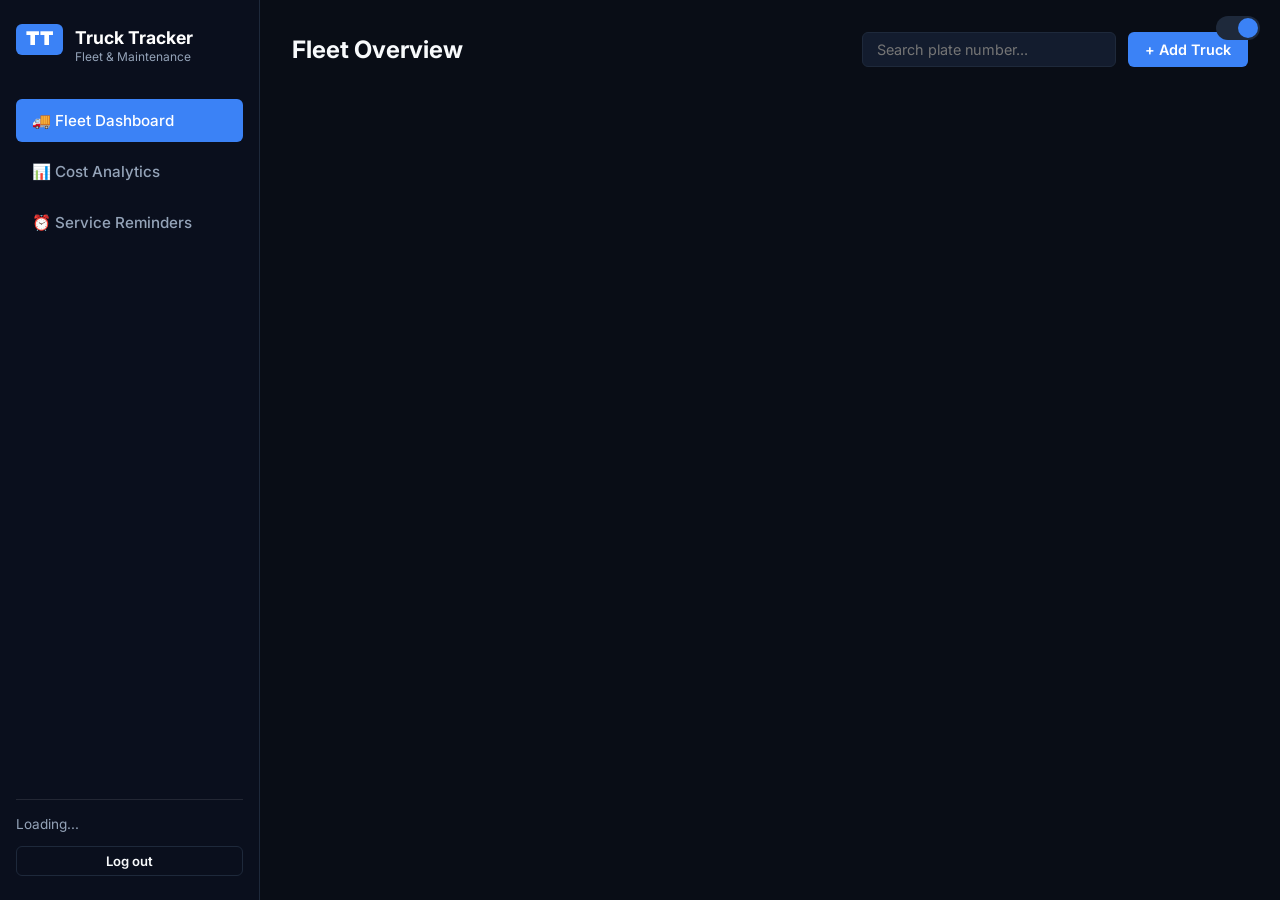
==== commit eb0d8cfe: "Update index.html" ====
--- a/index.html
+++ b/index.html
@@ -1,258 +1,232 @@
 <!DOCTYPE html>
 <html lang="en">
 <head>
-  <meta charset="UTF-8">
-  <meta name="viewport" content="width=device-width, initial-scale=1.0">
-  <title>Truck Tracker — Dashboard</title>
-  
-  <script>
-    (function(){
-      var t = localStorage.getItem('truck-tracker-theme');
-      if(!t){
-        t = window.matchMedia('(prefers-color-scheme: dark)').matches ? 'dark' : 'light';
-      }
-      document.documentElement.setAttribute('data-theme', t);
-    })();
-  </script>
-
-  <link rel="preconnect" href="https://fonts.googleapis.com">
-  <link href="https://fonts.googleapis.com/css2?family=Archivo+Black&family=IBM+Plex+Mono:wght@600;700&family=Inter:wght@400;500;600;700&display=swap" rel="stylesheet">
-  <link rel="stylesheet" href="style.css?v=3">
-
-  <!-- External Libraries for PDF, Image Compression, and Analytics -->
-  <script src="https://cdnjs.cloudflare.com/ajax/libs/jspdf/2.5.1/jspdf.umd.min.js"></script>
-  <script src="https://cdnjs.cloudflare.com/ajax/libs/jspdf-autotable/3.8.2/jspdf.plugin.autotable.min.js"></script>
-  <script src="https://cdn.jsdelivr.net/npm/chart.js"></script>
-  <script src="https://cdn.jsdelivr.net/npm/browser-image-compression@2.0.2/dist/browser-image-compression.js"></script>
+<meta charset="UTF-8">
+<meta name="viewport" content="width=device-width, initial-scale=1.0">
+<title>Truck Tracker — Dashboard</title>
+<script>
+(function(){
+  var t = localStorage.getItem('truck-tracker-theme');
+  if(!t){ t = 'dark'; }
+  document.documentElement.setAttribute('data-theme', t);
+})();
+</script>
+<link rel="preconnect" href="https://fonts.googleapis.com">
+<link href="https://fonts.googleapis.com/css2?family=Archivo+Black&family=IBM+Plex+Mono:wght@600;700&family=Inter:wght@400;500;600;700&display=swap" rel="stylesheet">
+
+<link rel="stylesheet" href="style.css?v=101">
+
+<script src="https://cdnjs.cloudflare.com/ajax/libs/jspdf/2.5.1/jspdf.umd.min.js"></script>
+<script src="https://cdnjs.cloudflare.com/ajax/libs/jspdf-autotable/3.8.2/jspdf.plugin.autotable.min.js"></script>
+<script src="https://cdn.jsdelivr.net/npm/chart.js"></script>
+<script src="https://cdn.jsdelivr.net/npm/browser-image-compression@2.0.2/dist/browser-image-compression.js"></script>
 </head>
 <body>
 
-  <!-- Theme Switcher Toggle -->
-  <div class="theme-toggle-wrap">
-    <button class="theme-toggle" id="theme-toggle" aria-label="Toggle light and dark theme">
-      <span class="knob"></span>
-    </button>
-  </div>
-
-  <!-- Primary Application Wrapper -->
-  <div id="app-layout" class="app-layout">
-    
-    <!-- Sidebar Navigation -->
-    <aside class="sidebar">
-      <div class="auth-brand">
-        <span class="plate">TT</span>
-        <div>
-          <h1>Truck Tracker</h1>
-          <div class="sub">Fleet & Maintenance</div>
+<div class="theme-toggle-wrap">
+  <button class="theme-toggle" id="theme-toggle" aria-label="Toggle light and dark theme">
+    <span class="knob"></span>
+  </button>
+</div>
+
+<div id="app-layout" class="app-layout">
+  <aside class="sidebar">
+    <div class="auth-brand">
+      <span class="plate">TT</span>
+      <div>
+        <h1>Truck Tracker</h1>
+        <div class="sub">Fleet & Maintenance</div>
+      </div>
+    </div>
+    <nav class="nav-menu">
+      <button id="nav-trucks" class="nav-btn active">🚚 Fleet Dashboard</button>
+      <button id="nav-analytics" class="nav-btn">📊 Cost Analytics</button>
+      <button id="nav-reminders" class="nav-btn">⏰ Service Reminders</button>
+    </nav>
+    <div class="sidebar-footer">
+      <span id="sidebar-user" class="user-email">Loading...</span>
+      <button id="btn-logout" class="btn btn-ghost btn-sm">Log out</button>
+    </div>
+  </aside>
+
+  <main class="main-content">
+    <div id="toast-container"></div>
+
+    <section id="view-trucks">
+      <div class="view-header">
+        <h2>Fleet Overview</h2>
+        <div class="actions">
+          <input type="text" id="search-plate" placeholder="Search plate number..." class="input-search">
+          <button id="btn-add-truck" class="btn btn-primary">+ Add Truck</button>
         </div>
       </div>
-      
-      <nav class="nav-menu">
-        <button id="nav-trucks" class="nav-btn active">🚚 Fleet Dashboard</button>
-        <button id="nav-analytics" class="nav-btn">📊 Cost Analytics</button>
-        <button id="nav-reminders" class="nav-btn">⏰ Service Reminders</button>
-      </nav>
-      
-      <div class="sidebar-footer">
-        <span id="sidebar-user" class="user-email">Loading...</span>
-        <button id="btn-logout" class="btn btn-ghost btn-sm">Log out</button>
-      </div>
-    </aside>
-
-    <!-- Main View Area -->
-    <main class="main-content">
-      <div id="toast-container"></div>
-
-      <!-- VIEW 1: FLEET GRID -->
-      <section id="view-trucks">
-        <div class="view-header">
-          <h2>Fleet Overview</h2>
-          <div class="actions">
-            <input type="text" id="search-plate" placeholder="Search plate number..." class="input-search">
-            <button id="btn-add-truck" class="btn btn-primary">+ Add Truck</button>
+      <div id="trucks-grid" class="trucks-grid"></div>
+      <div id="trucks-empty" class="empty-state hidden">No trucks found.</div>
+    </section>
+
+    <section id="view-truck-detail" class="hidden">
+      <div class="detail-header">
+        <button id="btn-back" class="btn btn-ghost btn-sm">← Back to Fleet</button>
+        <div class="truck-summary-card">
+          <h2 id="detail-plate" class="plate-title">---</h2>
+          <div class="meta-info">
+            <div><b>Owner:</b> <span id="detail-owner-name">—</span> (<span id="detail-owner-phone"></span>)</div>
+            <div><b>Driver:</b> <span id="detail-driver-name">—</span> (<span id="detail-driver-phone"></span>)</div>
+          </div>
+          <div class="truck-actions">
+            <button id="btn-edit-truck" class="btn btn-ghost btn-sm">Edit Truck</button>
+            <button id="btn-delete-truck" class="btn btn-ghost btn-sm btn-danger">Delete Truck</button>
           </div>
         </div>
-        <div id="trucks-grid" class="trucks-grid"></div>
-        <div id="trucks-empty" class="empty-state hidden">No trucks found.</div>
-      </section>
-
-      <!-- VIEW 2: TRUCK DETAIL & REPAIRS -->
-      <section id="view-truck-detail" class="hidden">
-        <div class="detail-header">
-          <button id="btn-back" class="btn btn-ghost btn-sm">← Back to Fleet</button>
-          <div class="truck-summary-card">
-            <div>
-              <h2 id="detail-plate" class="plate-title">---</h2>
-              <div class="meta-info">
-                <div><b>Owner:</b> <span id="detail-owner-name">—</span> (<span id="detail-owner-phone"></span>)</div>
-                <div><b>Driver:</b> <span id="detail-driver-name">—</span> (<span id="detail-driver-phone"></span>)</div>
-              </div>
-            </div>
-            <div class="truck-actions" style="display: flex; gap: 8px;">
-              <button id="btn-edit-truck" class="btn btn-ghost btn-sm">Edit Truck</button>
-              <button id="btn-delete-truck" class="btn btn-ghost btn-sm btn-danger">Delete Truck</button>
-            </div>
-          </div>
+      </div>
+
+      <div class="repairs-section">
+        <div class="section-header">
+          <h3>Repair History</h3>
+          <button id="btn-add-repair" class="btn btn-amber btn-sm">+ New Repair Job</button>
         </div>
-
-        <div class="repairs-section">
-          <div class="section-header">
-            <h3>Repair History</h3>
-            <button id="btn-add-repair" class="btn btn-amber btn-sm">+ New Repair Job</button>
-          </div>
-          <!-- Grouped Year -> Month -> Day Container -->
-          <div id="repairs-nested-container"></div>
-          <div id="repairs-list" class="repairs-list"></div>
-          <div id="repairs-empty" class="empty-state hidden">No repair history recorded.</div>
-        </div>
-      </section>
-
-      <!-- VIEW 3: COST ANALYTICS -->
-      <section id="view-analytics" class="hidden">
-        <h2 style="margin-bottom: 20px;">Cost & Expense Analytics</h2>
-        <div class="chart-container" style="position: relative; height: 50vh; width: 100%; max-width: 900px; margin: 0 auto;">
-          <canvas id="cost-analytics-chart"></canvas>
-        </div>
-      </section>
-
-      <!-- VIEW 4: SERVICE REMINDERS -->
-      <section id="view-reminders" class="hidden">
-        <h2 style="margin-bottom: 20px;">Routine Service Reminders</h2>
-        <div id="reminders-list" class="reminders-list"></div>
-      </section>
-    </main>
-  </div>
-
-  <!-- ================= MODALS ================= -->
-
-  <!-- ADD / EDIT TRUCK MODAL -->
-  <div id="modal-truck" class="modal-overlay hidden">
-    <div class="modal-card">
-      <h3 id="modal-truck-title">Add Truck</h3>
-      <div id="modal-truck-msg" class="msg"></div>
-      <form id="form-truck">
-        <div class="field">
-          <label for="f-plate">Plate Number</label>
-          <input type="text" id="f-plate" required placeholder="e.g. KA-01-AB-1234">
-        </div>
-        <div class="field">
-          <label for="f-owner-name">Owner Name</label>
-          <input type="text" id="f-owner-name">
-        </div>
-        <div class="field">
-          <label for="f-owner-phone">Owner Phone</label>
-          <input type="text" id="f-owner-phone">
-        </div>
-        <div class="field">
-          <label for="f-driver-name">Driver Name</label>
-          <input type="text" id="f-driver-name">
-        </div>
-        <div class="field">
-          <label for="f-driver-phone">Driver Phone</label>
-          <input type="text" id="f-driver-phone">
-        </div>
-        <div class="modal-footer">
-          <button type="button" class="btn btn-ghost" data-close="modal-truck">Cancel</button>
-          <button type="submit" class="btn btn-primary">Save Truck</button>
-        </div>
-      </form>
-    </div>
-  </div>
-
-  <!-- ADD REPAIR JOB MODAL -->
-  <div id="modal-repair" class="modal-overlay hidden">
-    <div class="modal-card">
-      <h3>Create Repair Job</h3>
-      <div id="modal-repair-msg" class="msg"></div>
-      <form id="form-repair">
-        <div class="field">
-          <label for="f-repair-date">Date</label>
-          <input type="date" id="f-repair-date" required>
-        </div>
-        <div class="field">
-          <label for="f-repair-desc">Job Description</label>
-          <input type="text" id="f-repair-desc" required placeholder="e.g. Engine Overhaul & Brake Service">
-        </div>
-        <div class="field">
-          <label for="f-repair-status">Job Status</label>
-          <select id="f-repair-status" class="input-select">
-            <option value="Pending">Pending</option>
-            <option value="In Progress">In Progress</option>
-            <option value="Completed">Completed</option>
-            <option value="Invoiced">Invoiced</option>
-          </select>
-        </div>
-        <div class="modal-footer">
-          <button type="button" class="btn btn-ghost" data-close="modal-repair">Cancel</button>
-          <button type="submit" class="btn btn-amber">Create Job</button>
-        </div>
-      </form>
-    </div>
-  </div>
-
-  <!-- ADD MATERIAL MODAL -->
-  <div id="modal-material" class="modal-overlay hidden">
-    <div class="modal-card">
-      <h3>Add Part / Material</h3>
-      <div id="modal-material-msg" class="msg"></div>
-      <form id="form-material">
-        <input type="hidden" id="f-material-repair-id">
-        <div class="field">
-          <label for="f-material-name">Item Name / Description</label>
-          <input type="text" id="f-material-name" required placeholder="e.g. Brake Pads (Pair)">
-        </div>
-        <div class="field">
-          <label for="f-material-cost">Cost (₹)</label>
-          <input type="number" step="0.01" id="f-material-cost" required placeholder="0.00">
-        </div>
-        <div class="field">
-          <label for="f-material-photo">Attach Receipt / Photo</label>
-          <input type="file" id="f-material-photo" accept="image/*">
-          <div class="helper-text">Photos will be automatically compressed before upload.</div>
-        </div>
-        <div class="modal-footer">
-          <button type="button" class="btn btn-ghost" data-close="modal-material">Cancel</button>
-          <button type="submit" class="btn btn-primary">Add Material</button>
-        </div>
-      </form>
-    </div>
-  </div>
-
-  <!-- ADD LABOUR MODAL -->
-  <div id="modal-labour" class="modal-overlay hidden">
-    <div class="modal-card">
-      <h3>Add Labour Charge</h3>
-      <div id="modal-labour-msg" class="msg"></div>
-      <form id="form-labour">
-        <input type="hidden" id="f-labour-repair-id">
-        <div class="field">
-          <label for="f-labour-desc">Service Description</label>
-          <input type="text" id="f-labour-desc" required placeholder="e.g. Mechanic Work - 3 Hours">
-        </div>
-        <div class="field">
-          <label for="f-labour-charge">Charge Amount (₹)</label>
-          <input type="number" step="0.01" id="f-labour-charge" required placeholder="0.00">
-        </div>
-        <div class="modal-footer">
-          <button type="button" class="btn btn-ghost" data-close="modal-labour">Cancel</button>
-          <button type="submit" class="btn btn-primary">Add Charge</button>
-        </div>
-      </form>
-    </div>
-  </div>
-
-  <!-- PHOTO VIEWER MODAL -->
-  <div id="modal-photo" class="modal-overlay hidden">
-    <div class="modal-card modal-photo-card">
-      <button type="button" class="close-btn" data-close="modal-photo">&times;</button>
-      <img id="photo-viewer-img" src="" alt="Material Photo">
-    </div>
-  </div>
-
-  <!-- JavaScript Bundle -->
-  <script src="https://cdn.jsdelivr.net/npm/@supabase/supabase-js@2"></script>
-  <script src="config.js"></script>
-  <script src="theme.js"></script>
-  <script src="app.js"></script>
+        <div id="repairs-nested-container"></div>
+        <div id="repairs-list" class="repairs-list"></div>
+        <div id="repairs-empty" class="empty-state hidden">No repair history recorded.</div>
+      </div>
+    </section>
+
+    <section id="view-analytics" class="hidden">
+      <h2>Cost & Expense Analytics</h2>
+      <div class="chart-container">
+        <canvas id="cost-analytics-chart"></canvas>
+      </div>
+    </section>
+
+    <section id="view-reminders" class="hidden">
+      <h2>Routine Service Reminders</h2>
+      <div id="reminders-list" class="reminders-list"></div>
+    </section>
+  </main>
+</div>
+
+<div id="modal-truck" class="modal-overlay hidden">
+  <div class="modal-card">
+    <h3 id="modal-truck-title">Add Truck</h3>
+    <div id="modal-truck-msg" class="msg"></div>
+    <form id="form-truck">
+      <div class="field">
+        <label for="f-plate">Plate Number</label>
+        <input type="text" id="f-plate" required placeholder="e.g. KA-01-AB-1234">
+      </div>
+      <div class="field">
+        <label for="f-owner-name">Owner Name</label>
+        <input type="text" id="f-owner-name">
+      </div>
+      <div class="field">
+        <label for="f-owner-phone">Owner Phone</label>
+        <input type="text" id="f-owner-phone">
+      </div>
+      <div class="field">
+        <label for="f-driver-name">Driver Name</label>
+        <input type="text" id="f-driver-name">
+      </div>
+      <div class="field">
+        <label for="f-driver-phone">Driver Phone</label>
+        <input type="text" id="f-driver-phone">
+      </div>
+      <div class="modal-footer">
+        <button type="button" class="btn btn-ghost" data-close="modal-truck">Cancel</button>
+        <button type="submit" class="btn btn-primary">Save Truck</button>
+      </div>
+    </form>
+  </div>
+</div>
+
+<div id="modal-repair" class="modal-overlay hidden">
+  <div class="modal-card">
+    <h3>Create Repair Job</h3>
+    <div id="modal-repair-msg" class="msg"></div>
+    <form id="form-repair">
+      <div class="field">
+        <label for="f-repair-date">Date</label>
+        <input type="date" id="f-repair-date" required>
+      </div>
+      <div class="field">
+        <label for="f-repair-desc">Job Description</label>
+        <input type="text" id="f-repair-desc" required placeholder="e.g. Engine Overhaul & Brake Service">
+      </div>
+      <div class="field">
+        <label for="f-repair-status">Job Status</label>
+        <select id="f-repair-status" class="input-select">
+          <option value="Pending">Pending</option>
+          <option value="In Progress">In Progress</option>
+          <option value="Completed">Completed</option>
+          <option value="Invoiced">Invoiced</option>
+        </select>
+      </div>
+      <div class="modal-footer">
+        <button type="button" class="btn btn-ghost" data-close="modal-repair">Cancel</button>
+        <button type="submit" class="btn btn-amber">Create Job</button>
+      </div>
+    </form>
+  </div>
+</div>
+
+<div id="modal-material" class="modal-overlay hidden">
+  <div class="modal-card">
+    <h3>Add Part / Material</h3>
+    <div id="modal-material-msg" class="msg"></div>
+    <form id="form-material">
+      <input type="hidden" id="f-material-repair-id">
+      <div class="field">
+        <label for="f-material-name">Item Name / Description</label>
+        <input type="text" id="f-material-name" required placeholder="e.g. Brake Pads (Pair)">
+      </div>
+      <div class="field">
+        <label for="f-material-cost">Cost (₹)</label>
+        <input type="number" step="0.01" id="f-material-cost" required placeholder="0.00">
+      </div>
+      <div class="field">
+        <label for="f-material-photo">Attach Receipt / Photo</label>
+        <input type="file" id="f-material-photo" accept="image/*">
+        <div class="helper-text">Photos will be automatically compressed before upload.</div>
+      </div>
+      <div class="modal-footer">
+        <button type="button" class="btn btn-ghost" data-close="modal-material">Cancel</button>
+        <button type="submit" class="btn btn-primary">Add Material</button>
+      </div>
+    </form>
+  </div>
+</div>
+
+<div id="modal-labour" class="modal-overlay hidden">
+  <div class="modal-card">
+    <h3>Add Labour Charge</h3>
+    <div id="modal-labour-msg" class="msg"></div>
+    <form id="form-labour">
+      <input type="hidden" id="f-labour-repair-id">
+      <div class="field">
+        <label for="f-labour-desc">Service Description</label>
+        <input type="text" id="f-labour-desc" required placeholder="e.g. Mechanic Work - 3 Hours">
+      </div>
+      <div class="field">
+        <label for="f-labour-charge">Charge Amount (₹)</label>
+        <input type="number" step="0.01" id="f-labour-charge" required placeholder="0.00">
+      </div>
+      <div class="modal-footer">
+        <button type="button" class="btn btn-ghost" data-close="modal-labour">Cancel</button>
+        <button type="submit" class="btn btn-primary">Add Charge</button>
+      </div>
+    </form>
+  </div>
+</div>
+
+<div id="modal-photo" class="modal-overlay hidden">
+  <div class="modal-card modal-photo-card">
+    <button type="button" class="close-btn" data-close="modal-photo">&times;</button>
+    <img id="photo-viewer-img" src="" alt="Material Photo">
+  </div>
+</div>
+
+<script src="https://cdn.jsdelivr.net/npm/@supabase/supabase-js@2"></script>
+<script src="config.js"></script>
+<script src="theme.js"></script>
+<script src="app.js"></script>
 </body>
 </html>
--- a/style.css
+++ b/style.css
@@ -2,7 +2,9 @@
    Truck Repair Tracker — Design System & Stylesheet
    ============================================================ */
 
+/* 1. CSS VARIABLES & THEME ENGINE */
 :root {
+  /* Light Theme Default */
   --bg-main: #f8fafc;
   --bg-card: #ffffff;
   --bg-sidebar: #0f172a;
@@ -17,10 +19,15 @@
   --primary-light: #eff6ff;
   
   --amber: #f59e0b;
+  --amber-hover: #d97706;
   --amber-light: #fef3c7;
+  
   --red: #ef4444;
+  --red-hover: #dc2626;
   --red-light: #fee2e2;
+  
   --green: #10b981;
+  --green-hover: #059669;
   --green-light: #d1fae5;
   
   --radius-sm: 6px;
@@ -28,46 +35,108 @@
   --radius-lg: 16px;
   --shadow-sm: 0 1px 2px 0 rgba(0, 0, 0, 0.05);
   --shadow-md: 0 4px 6px -1px rgba(0, 0, 0, 0.1), 0 2px 4px -1px rgba(0, 0, 0, 0.06);
-}
-
+  --shadow-lg: 0 10px 15px -3px rgba(0, 0, 0, 0.1), 0 4px 6px -2px rgba(0, 0, 0, 0.05);
+}
+
+[data-theme="dark"] {
+  --bg-main: #090d16;
+  --bg-card: #131c2e;
+  --bg-sidebar: #0a0f1d;
+  --border-color: #1e293b;
+  
+  --ink-main: #f8fafc;
+  --ink-soft: #94a3b8;
+  --ink-light: #64748b;
+  
+  --primary: #3b82f6;
+  --primary-hover: #2563eb;
+  --primary-light: rgba(59, 130, 246, 0.15);
+  
+  --amber: #f59e0b;
+  --amber-hover: #d97706;
+  --amber-light: rgba(245, 158, 11, 0.15);
+  
+  --red: #ef4444;
+  --red-hover: #dc2626;
+  --red-light: rgba(239, 68, 68, 0.15);
+  
+  --green: #22c55e;
+  --green-hover: #16a34a;
+  --green-light: rgba(34, 197, 94, 0.15);
+  
+  --shadow-sm: 0 1px 2px 0 rgba(0, 0, 0, 0.4);
+  --shadow-md: 0 4px 6px -1px rgba(0, 0, 0, 0.5);
+  --shadow-lg: 0 10px 15px -3px rgba(0, 0, 0, 0.6);
+}
+
+/* 2. BASE STYLES & RESET */
 * {
   box-sizing: border-box;
   margin: 0;
   padding: 0;
-  font-family: -apple-system, BlinkMacSystemFont, "Segoe UI", Roboto, Oxygen, Ubuntu, Cantarell, sans-serif;
+  font-family: 'Inter', -apple-system, BlinkMacSystemFont, "Segoe UI", Roboto, Oxygen, Ubuntu, Cantarell, sans-serif;
 }
 
 body {
   background-color: var(--bg-main);
   color: var(--ink-main);
-  display: flex;
   min-height: 100vh;
-}
-
-/* Base Layout & Sidebar */
-#app-layout {
-  display: flex;
+  position: relative;
+  transition: background-color 0.2s ease, color 0.2s ease;
+}
+
+.hidden {
+  display: none !important;
+}
+
+/* 3. LAYOUT & SIDEBAR STRUCTURE */
+#app-layout, .app-layout {
+  display: flex;
+  min-height: 100vh;
   width: 100%;
 }
 
 .sidebar {
   width: 260px;
   background-color: var(--bg-sidebar);
-  color: #fff;
+  color: #ffffff;
   display: flex;
   flex-direction: column;
   padding: 24px 16px;
   flex-shrink: 0;
-}
-
-.sidebar-brand {
-  font-size: 1.25rem;
+  border-right: 1px solid var(--border-color);
+}
+
+.auth-brand, .sidebar-brand {
+  display: flex;
+  align-items: center;
+  gap: 12px;
+  margin-bottom: 32px;
+}
+
+.auth-brand .plate, .sidebar-brand .plate {
+  font-family: 'Archivo Black', -apple-system, sans-serif;
+  background: var(--primary);
+  color: #ffffff;
+  padding: 6px 10px;
+  border-radius: var(--radius-sm);
+  font-size: 1.1rem;
   font-weight: 700;
-  margin-bottom: 32px;
-  color: #fff;
-}
-
-.sidebar-nav {
+}
+
+.auth-brand h1, .sidebar-brand h1 {
+  font-size: 1.1rem;
+  font-weight: 700;
+  line-height: 1.2;
+  color: #ffffff;
+}
+
+.auth-brand .sub, .sidebar-brand .sub {
+  font-size: 0.75rem;
+  color: #94a3b8;
+}
+
+.nav-menu, .sidebar-nav {
   display: flex;
   flex-direction: column;
   gap: 8px;
@@ -81,68 +150,141 @@
   padding: 12px 16px;
   text-align: left;
   font-size: 0.95rem;
+  font-weight: 500;
   border-radius: var(--radius-sm);
   cursor: pointer;
   transition: all 0.2s ease;
 }
 
 .nav-btn:hover {
-  background: rgba(255, 255, 255, 0.05);
-  color: #fff;
+  background: rgba(255, 255, 255, 0.06);
+  color: #ffffff;
 }
 
 .nav-btn.active {
   background: var(--primary);
-  color: #fff;
+  color: #ffffff;
 }
 
 .sidebar-footer {
-  border-top: 1px solid #334155;
+  border-top: 1px solid rgba(255, 255, 255, 0.1);
   padding-top: 16px;
-}
-
-#sidebar-user {
+  display: flex;
+  flex-direction: column;
+  gap: 10px;
+}
+
+#sidebar-user, .user-email {
   font-size: 0.85rem;
   color: #94a3b8;
   word-break: break-all;
-  margin-bottom: 12px;
-}
-
-/* Main Content Area */
+  margin-bottom: 4px;
+}
+
+/* 4. MAIN CONTENT VIEW AREA */
 .main-content {
   flex-grow: 1;
   padding: 32px;
   overflow-y: auto;
 }
 
-.hidden {
-  display: none !important;
-}
-
-/* Utilities & Buttons */
+.view-header {
+  display: flex;
+  justify-content: space-between;
+  align-items: center;
+  margin-bottom: 24px;
+}
+
+.view-header h2 {
+  font-size: 1.5rem;
+  font-weight: 700;
+}
+
+.actions {
+  display: flex;
+  gap: 12px;
+  align-items: center;
+}
+
+.input-search {
+  padding: 8px 14px;
+  background: var(--bg-card);
+  border: 1px solid var(--border-color);
+  border-radius: var(--radius-sm);
+  color: var(--ink-main);
+  font-size: 0.9rem;
+  outline: none;
+  transition: border-color 0.2s;
+}
+
+.input-search:focus {
+  border-color: var(--primary);
+}
+
+/* 5. BUTTONS & UTILITIES */
 .btn {
   display: inline-flex;
   align-items: center;
   justify-content: center;
   padding: 8px 16px;
   font-size: 0.9rem;
-  font-weight: 500;
+  font-weight: 600;
   border-radius: var(--radius-sm);
   border: 1px solid transparent;
   cursor: pointer;
   transition: all 0.2s;
 }
 
-.btn-primary { background-color: var(--primary); color: #fff; }
+.btn-primary { background-color: var(--primary); color: #ffffff; }
 .btn-primary:hover { background-color: var(--primary-hover); }
 
+.btn-amber { background-color: var(--amber); color: #ffffff; }
+.btn-amber:hover { background-color: var(--amber-hover); }
+
 .btn-ghost { background: transparent; border-color: var(--border-color); color: var(--ink-main); }
-.btn-ghost:hover { background: #f1f5f9; }
+.btn-ghost:hover { background: var(--border-color); }
+
+.btn-danger { color: var(--red); border-color: var(--red); }
+.btn-danger:hover { background: var(--red-light); }
 
 .btn-sm { padding: 6px 12px; font-size: 0.82rem; }
 
-/* Grid & Cards */
-.grid {
+/* 6. THEME TOGGLE MECHANISM */
+.theme-toggle-wrap {
+  position: absolute;
+  top: 16px;
+  right: 20px;
+  z-index: 100;
+}
+
+.theme-toggle {
+  width: 44px;
+  height: 24px;
+  background: var(--border-color);
+  border-radius: 12px;
+  border: none;
+  cursor: pointer;
+  position: relative;
+  padding: 2px;
+  transition: background 0.2s;
+}
+
+.theme-toggle .knob {
+  width: 20px;
+  height: 20px;
+  background: #ffffff;
+  border-radius: 50%;
+  display: block;
+  transition: transform 0.2s;
+}
+
+[data-theme="dark"] .theme-toggle .knob {
+  transform: translateX(20px);
+  background: var(--primary);
+}
+
+/* 7. GRID & TRUCK CARDS */
+.grid, .trucks-grid {
   display: grid;
   grid-template-columns: repeat(auto-fill, minmax(280px, 1fr));
   gap: 20px;
@@ -164,7 +306,8 @@
   box-shadow: var(--shadow-md);
 }
 
-.truck-card .plate {
+.plate, .plate-title, .truck-card .plate {
+  font-family: 'IBM Plex Mono', monospace;
   display: inline-block;
   font-size: 1.2rem;
   font-weight: 700;
@@ -176,25 +319,59 @@
   margin-bottom: 12px;
 }
 
-.truck-card .meta {
+.truck-card .meta, .meta-info {
   font-size: 0.88rem;
   color: var(--ink-soft);
   line-height: 1.5;
 }
 
-/* Nested Repair Tree Structure */
+/* 8. DETAIL VIEW & REPAIRS TREE */
+.detail-header { margin-bottom: 24px; }
+
+.truck-summary-card {
+  background: var(--bg-card);
+  border: 1px solid var(--border-color);
+  border-radius: var(--radius-md);
+  padding: 20px;
+  margin-top: 12px;
+  display: flex;
+  justify-content: space-between;
+  align-items: center;
+}
+
+.repairs-section {
+  background: var(--bg-card);
+  border: 1px solid var(--border-color);
+  border-radius: var(--radius-md);
+  padding: 24px;
+}
+
+.section-header {
+  display: flex;
+  justify-content: space-between;
+  align-items: center;
+  margin-bottom: 20px;
+}
+
 .tree-year-block { margin-bottom: 24px; }
-.tree-year-heading { font-size: 1.1rem; color: var(--ink-main); margin-bottom: 12px; border-bottom: 2px solid var(--border-color); padding-bottom: 4px; }
+.tree-year-heading {
+  font-size: 1.1rem;
+  font-weight: 700;
+  color: var(--ink-main);
+  margin-bottom: 12px;
+  border-bottom: 2px solid var(--border-color);
+  padding-bottom: 4px;
+}
 
 .tree-month-block { margin-left: 12px; margin-bottom: 16px; }
-.tree-month-heading { font-size: 0.95rem; color: var(--ink-soft); margin-bottom: 8px; }
+.tree-month-heading { font-size: 0.95rem; font-weight: 600; color: var(--ink-soft); margin-bottom: 8px; }
 
 .tree-day-block { margin-left: 16px; margin-bottom: 12px; }
 .tree-day-heading { font-size: 0.88rem; color: var(--ink-light); margin-bottom: 6px; }
 
-/* Job Card & Line Items */
+/* 9. JOB CARD & LINE ITEMS */
 .job-row {
-  background: var(--bg-card);
+  background: var(--bg-main);
   border: 1px solid var(--border-color);
   border-radius: var(--radius-md);
   padding: 16px;
@@ -235,7 +412,7 @@
   border: 1px solid var(--border-color);
 }
 
-/* Badges */
+/* 10. BADGES */
 .badge {
   display: inline-block;
   padding: 2px 8px;
@@ -249,7 +426,7 @@
 .badge-completed { background: var(--green-light); color: var(--green); }
 .badge-in-progress { background: var(--primary-light); color: var(--primary); }
 
-/* Modals & Overlay */
+/* 11. MODALS & FORM CONTROLS */
 .modal-overlay {
   position: fixed;
   top: 0; left: 0; right: 0; bottom: 0;
@@ -258,18 +435,94 @@
   align-items: center;
   justify-content: center;
   z-index: 1000;
-}
-
-.modal {
-  background: #fff;
+  backdrop-filter: blur(2px);
+}
+
+.modal, .modal-card {
+  background: var(--bg-card);
+  border: 1px solid var(--border-color);
   border-radius: var(--radius-lg);
   width: 100%;
   max-width: 480px;
   padding: 24px;
-  box-shadow: var(--shadow-md);
-}
-
-/* Messages & Toast */
+  box-shadow: var(--shadow-lg);
+}
+
+.modal h3, .modal-card h3 {
+  margin-bottom: 16px;
+  font-size: 1.2rem;
+  color: var(--ink-main);
+}
+
+.field {
+  margin-bottom: 14px;
+  display: flex;
+  flex-direction: column;
+  gap: 6px;
+}
+
+.field label {
+  font-size: 0.82rem;
+  font-weight: 600;
+  color: var(--ink-soft);
+}
+
+.field input, .field select, .input-select {
+  padding: 8px 12px;
+  border: 1px solid var(--border-color);
+  border-radius: var(--radius-sm);
+  background: var(--bg-main);
+  color: var(--ink-main);
+  font-size: 0.9rem;
+  outline: none;
+}
+
+.field input:focus, .field select:focus {
+  border-color: var(--primary);
+}
+
+.helper-text { font-size: 0.75rem; color: var(--ink-light); }
+
+.modal-footer {
+  display: flex;
+  justify-content: flex-end;
+  gap: 10px;
+  margin-top: 20px;
+}
+
+/* Photo Viewer Modal */
+.modal-photo-card {
+  max-width: 80vw;
+  width: auto;
+  padding: 12px;
+  position: relative;
+}
+
+.modal-photo-card img {
+  max-width: 100%;
+  max-height: 80vh;
+  border-radius: var(--radius-sm);
+  display: block;
+}
+
+.close-btn {
+  position: absolute;
+  top: -12px;
+  right: -12px;
+  background: var(--red);
+  color: #ffffff;
+  border: none;
+  border-radius: 50%;
+  width: 28px;
+  height: 28px;
+  font-size: 1.2rem;
+  cursor: pointer;
+  display: flex;
+  align-items: center;
+  justify-content: center;
+}
+
+/* 12. MESSAGES, TOASTS & EMPTY STATES */
 #toast-container {
   position: fixed;
   bottom: 20px;
@@ -282,17 +535,33 @@
 
 .toast {
   background: var(--bg-sidebar);
-  color: #fff;
+  color: #ffffff;
   padding: 12px 20px;
   border-radius: var(--radius-sm);
   font-size: 0.88rem;
   box-shadow: var(--shadow-md);
-}
-
-.toast.error { background: var(--red); }
-.toast.success { background: var(--green); }
-
-.msg { font-size: 0.85rem; margin-top: 8px; display: none; }
+  border-left: 4px solid var(--primary);
+}
+
+.toast.error { border-left-color: var(--red); background: var(--red-hover); }
+.toast.success { border-left-color: var(--green); }
+
+.empty-state {
+  text-align: center;
+  padding: 40px;
+  color: var(--ink-light);
+  font-size: 0.95rem;
+}
+
+.msg {
+  font-size: 0.85rem;
+  padding: 8px 12px;
+  border-radius: var(--radius-sm);
+  margin-top: 8px;
+  margin-bottom: 12px;
+  display: none;
+}
+
 .msg.show { display: block; }
-.msg-error { color: var(--red); }
-.msg-success { color: var(--green); }
+.msg-error { background: var(--red-light); color: var(--red); }
+.msg-success { background: var(--green-light); color: var(--green); }
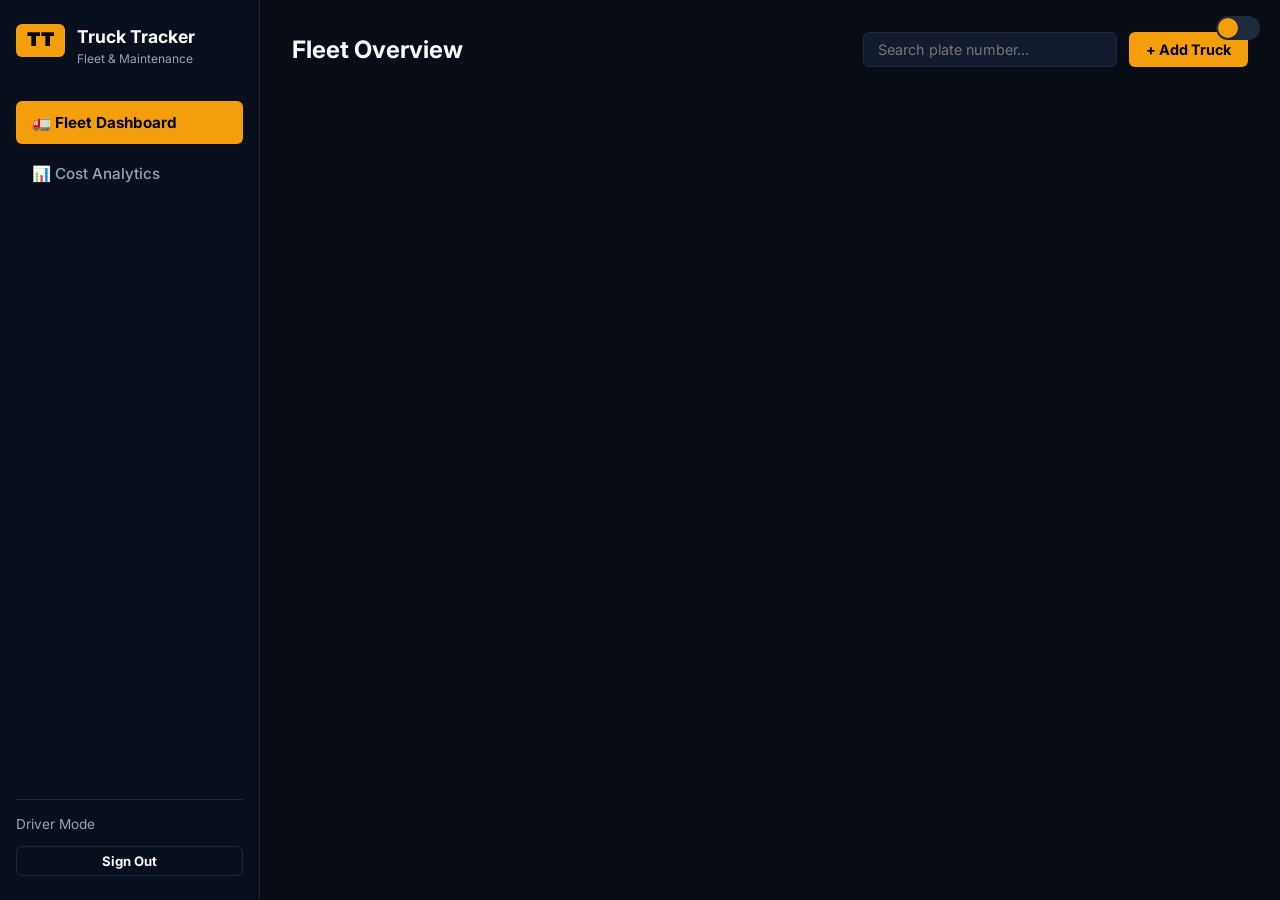
==== commit 7f4b3f29: "Update index.html" ====
--- a/index.html
+++ b/index.html
@@ -1,232 +1,176 @@
 <!DOCTYPE html>
 <html lang="en">
 <head>
-<meta charset="UTF-8">
-<meta name="viewport" content="width=device-width, initial-scale=1.0">
-<title>Truck Tracker — Dashboard</title>
-<script>
-(function(){
-  var t = localStorage.getItem('truck-tracker-theme');
-  if(!t){ t = 'dark'; }
-  document.documentElement.setAttribute('data-theme', t);
-})();
-</script>
-<link rel="preconnect" href="https://fonts.googleapis.com">
-<link href="https://fonts.googleapis.com/css2?family=Archivo+Black&family=IBM+Plex+Mono:wght@600;700&family=Inter:wght@400;500;600;700&display=swap" rel="stylesheet">
-
-<link rel="stylesheet" href="style.css?v=101">
-
-<script src="https://cdnjs.cloudflare.com/ajax/libs/jspdf/2.5.1/jspdf.umd.min.js"></script>
-<script src="https://cdnjs.cloudflare.com/ajax/libs/jspdf-autotable/3.8.2/jspdf.plugin.autotable.min.js"></script>
-<script src="https://cdn.jsdelivr.net/npm/chart.js"></script>
-<script src="https://cdn.jsdelivr.net/npm/browser-image-compression@2.0.2/dist/browser-image-compression.js"></script>
+  <meta charset="UTF-8">
+  <meta name="viewport" content="width=device-width, initial-scale=1.0">
+  <title>Truck Tracker — Dashboard</title>
+  <link rel="stylesheet" href="style.css">
+  <link rel="preconnect" href="https://fonts.googleapis.com">
+  <link rel="preconnect" href="https://fonts.gstatic.com" crossorigin>
+  <link href="https://fonts.googleapis.com/css2?family=Archivo+Black&family=IBM+Plex+Mono:wght@600;700&family=Inter:wght@400;500;600;700&display=swap" rel="stylesheet">
 </head>
 <body>
 
-<div class="theme-toggle-wrap">
-  <button class="theme-toggle" id="theme-toggle" aria-label="Toggle light and dark theme">
-    <span class="knob"></span>
-  </button>
-</div>
+  <!-- Theme Toggle -->
+  <div class="theme-toggle-wrap">
+    <button class="theme-toggle" id="theme-toggle-btn" aria-label="Toggle Theme">
+      <span class="knob"></span>
+    </button>
+  </div>
 
-<div id="app-layout" class="app-layout">
-  <aside class="sidebar">
-    <div class="auth-brand">
-      <span class="plate">TT</span>
-      <div>
-        <h1>Truck Tracker</h1>
-        <div class="sub">Fleet & Maintenance</div>
-      </div>
-    </div>
-    <nav class="nav-menu">
-      <button id="nav-trucks" class="nav-btn active">🚚 Fleet Dashboard</button>
-      <button id="nav-analytics" class="nav-btn">📊 Cost Analytics</button>
-      <button id="nav-reminders" class="nav-btn">⏰ Service Reminders</button>
-    </nav>
-    <div class="sidebar-footer">
-      <span id="sidebar-user" class="user-email">Loading...</span>
-      <button id="btn-logout" class="btn btn-ghost btn-sm">Log out</button>
-    </div>
-  </aside>
-
-  <main class="main-content">
-    <div id="toast-container"></div>
-
-    <section id="view-trucks">
-      <div class="view-header">
-        <h2>Fleet Overview</h2>
-        <div class="actions">
-          <input type="text" id="search-plate" placeholder="Search plate number..." class="input-search">
-          <button id="btn-add-truck" class="btn btn-primary">+ Add Truck</button>
-        </div>
-      </div>
-      <div id="trucks-grid" class="trucks-grid"></div>
-      <div id="trucks-empty" class="empty-state hidden">No trucks found.</div>
-    </section>
-
-    <section id="view-truck-detail" class="hidden">
-      <div class="detail-header">
-        <button id="btn-back" class="btn btn-ghost btn-sm">← Back to Fleet</button>
-        <div class="truck-summary-card">
-          <h2 id="detail-plate" class="plate-title">---</h2>
-          <div class="meta-info">
-            <div><b>Owner:</b> <span id="detail-owner-name">—</span> (<span id="detail-owner-phone"></span>)</div>
-            <div><b>Driver:</b> <span id="detail-driver-name">—</span> (<span id="detail-driver-phone"></span>)</div>
-          </div>
-          <div class="truck-actions">
-            <button id="btn-edit-truck" class="btn btn-ghost btn-sm">Edit Truck</button>
-            <button id="btn-delete-truck" class="btn btn-ghost btn-sm btn-danger">Delete Truck</button>
-          </div>
+  <div id="app-layout" class="app-layout">
+    <!-- Sidebar Navigation -->
+    <aside class="sidebar">
+      <div class="sidebar-brand">
+        <span class="plate">TT</span>
+        <div>
+          <h1>Truck Tracker</h1>
+          <span class="sub">Fleet & Maintenance</span>
         </div>
       </div>
 
-      <div class="repairs-section">
-        <div class="section-header">
-          <h3>Repair History</h3>
-          <button id="btn-add-repair" class="btn btn-amber btn-sm">+ New Repair Job</button>
+      <nav class="sidebar-nav">
+        <button class="nav-btn active" id="nav-fleet" onclick="switchView('fleet')">🚛 Fleet Dashboard</button>
+        <button class="nav-btn" id="nav-analytics" onclick="switchView('analytics')">📊 Cost Analytics</button>
+      </nav>
+
+      <div class="sidebar-footer">
+        <div id="sidebar-user" class="user-email">Driver Mode</div>
+        <button class="btn btn-ghost btn-sm" onclick="handleLogout()">Sign Out</button>
+      </div>
+    </aside>
+
+    <!-- Main Content Panel -->
+    <main class="main-content">
+      
+      <!-- View 1: Fleet Dashboard -->
+      <section id="view-fleet">
+        <div class="view-header">
+          <h2>Fleet Overview</h2>
+          <div class="actions">
+            <input type="text" id="search-plate" class="input-search" placeholder="Search plate number..." oninput="filterTrucks()">
+            <button class="btn btn-amber" onclick="openAddTruckModal()">+ Add Truck</button>
+          </div>
         </div>
-        <div id="repairs-nested-container"></div>
-        <div id="repairs-list" class="repairs-list"></div>
-        <div id="repairs-empty" class="empty-state hidden">No repair history recorded.</div>
-      </div>
-    </section>
 
-    <section id="view-analytics" class="hidden">
-      <h2>Cost & Expense Analytics</h2>
-      <div class="chart-container">
-        <canvas id="cost-analytics-chart"></canvas>
-      </div>
-    </section>
+        <div id="trucks-container" class="trucks-grid">
+          <!-- Truck Cards Render Here -->
+        </div>
+      </section>
 
-    <section id="view-reminders" class="hidden">
-      <h2>Routine Service Reminders</h2>
-      <div id="reminders-list" class="reminders-list"></div>
-    </section>
-  </main>
-</div>
+      <!-- View 2: Truck Detail View (Hidden by default) -->
+      <section id="view-truck-detail" class="hidden">
+        <div class="detail-header">
+          <button class="btn btn-ghost btn-sm" onclick="switchView('fleet')">← Back to Fleet</button>
+          <div class="truck-summary-card">
+            <div>
+              <span id="detail-plate" class="plate-title">---</span>
+              <div id="detail-meta" class="meta-info">Loading truck info...</div>
+            </div>
+            <button class="btn btn-amber" onclick="openAddRepairModal()">+ Log Repair Job</button>
+          </div>
+        </div>
 
-<div id="modal-truck" class="modal-overlay hidden">
-  <div class="modal-card">
-    <h3 id="modal-truck-title">Add Truck</h3>
-    <div id="modal-truck-msg" class="msg"></div>
-    <form id="form-truck">
-      <div class="field">
-        <label for="f-plate">Plate Number</label>
-        <input type="text" id="f-plate" required placeholder="e.g. KA-01-AB-1234">
-      </div>
-      <div class="field">
-        <label for="f-owner-name">Owner Name</label>
-        <input type="text" id="f-owner-name">
-      </div>
-      <div class="field">
-        <label for="f-owner-phone">Owner Phone</label>
-        <input type="text" id="f-owner-phone">
-      </div>
-      <div class="field">
-        <label for="f-driver-name">Driver Name</label>
-        <input type="text" id="f-driver-name">
-      </div>
-      <div class="field">
-        <label for="f-driver-phone">Driver Phone</label>
-        <input type="text" id="f-driver-phone">
-      </div>
-      <div class="modal-footer">
-        <button type="button" class="btn btn-ghost" data-close="modal-truck">Cancel</button>
-        <button type="submit" class="btn btn-primary">Save Truck</button>
-      </div>
-    </form>
+        <div class="repairs-section">
+          <div class="section-header">
+            <h3>Maintenance & Repair History</h3>
+          </div>
+          <div id="repairs-tree-container">
+            <!-- Repair Tree Renders Here -->
+          </div>
+        </div>
+      </section>
+
+      <!-- View 3: Analytics (Hidden by default) -->
+      <section id="view-analytics" class="hidden">
+        <div class="view-header">
+          <h2>Cost Analytics</h2>
+        </div>
+        <div class="repairs-section">
+          <p class="meta-info">Analytics and breakdown reports will display here.</p>
+        </div>
+      </section>
+
+    </main>
   </div>
-</div>
 
-<div id="modal-repair" class="modal-overlay hidden">
-  <div class="modal-card">
-    <h3>Create Repair Job</h3>
-    <div id="modal-repair-msg" class="msg"></div>
-    <form id="form-repair">
-      <div class="field">
-        <label for="f-repair-date">Date</label>
-        <input type="date" id="f-repair-date" required>
-      </div>
-      <div class="field">
-        <label for="f-repair-desc">Job Description</label>
-        <input type="text" id="f-repair-desc" required placeholder="e.g. Engine Overhaul & Brake Service">
-      </div>
-      <div class="field">
-        <label for="f-repair-status">Job Status</label>
-        <select id="f-repair-status" class="input-select">
-          <option value="Pending">Pending</option>
-          <option value="In Progress">In Progress</option>
-          <option value="Completed">Completed</option>
-          <option value="Invoiced">Invoiced</option>
-        </select>
-      </div>
-      <div class="modal-footer">
-        <button type="button" class="btn btn-ghost" data-close="modal-repair">Cancel</button>
-        <button type="submit" class="btn btn-amber">Create Job</button>
-      </div>
-    </form>
+  <!-- Modal: Add Truck -->
+  <div id="modal-add-truck" class="modal-overlay hidden">
+    <div class="modal-card">
+      <h3>Add New Truck</h3>
+      <form id="form-add-truck" onsubmit="handleAddTruck(event)">
+        <div class="field">
+          <label for="truck-plate">License Plate / ID</label>
+          <input type="text" id="truck-plate" required placeholder="e.g. AB-123-CD">
+        </div>
+        <div class="field">
+          <label for="truck-model">Make / Model</label>
+          <input type="text" id="truck-model" placeholder="e.g. Volvo FH16">
+        </div>
+        <div class="field">
+          <label for="truck-year">Year</label>
+          <input type="number" id="truck-year" placeholder="2022">
+        </div>
+        <div id="truck-msg" class="msg msg-error"></div>
+        <div class="modal-footer">
+          <button type="button" class="btn btn-ghost" onclick="closeModal('modal-add-truck')">Cancel</button>
+          <button type="submit" class="btn btn-amber">Save Truck</button>
+        </div>
+      </form>
+    </div>
   </div>
-</div>
 
-<div id="modal-material" class="modal-overlay hidden">
-  <div class="modal-card">
-    <h3>Add Part / Material</h3>
-    <div id="modal-material-msg" class="msg"></div>
-    <form id="form-material">
-      <input type="hidden" id="f-material-repair-id">
-      <div class="field">
-        <label for="f-material-name">Item Name / Description</label>
-        <input type="text" id="f-material-name" required placeholder="e.g. Brake Pads (Pair)">
-      </div>
-      <div class="field">
-        <label for="f-material-cost">Cost (₹)</label>
-        <input type="number" step="0.01" id="f-material-cost" required placeholder="0.00">
-      </div>
-      <div class="field">
-        <label for="f-material-photo">Attach Receipt / Photo</label>
-        <input type="file" id="f-material-photo" accept="image/*">
-        <div class="helper-text">Photos will be automatically compressed before upload.</div>
-      </div>
-      <div class="modal-footer">
-        <button type="button" class="btn btn-ghost" data-close="modal-material">Cancel</button>
-        <button type="submit" class="btn btn-primary">Add Material</button>
-      </div>
-    </form>
+  <!-- Modal: Add Repair -->
+  <div id="modal-add-repair" class="modal-overlay hidden">
+    <div class="modal-card">
+      <h3>Log Repair Job</h3>
+      <form id="form-add-repair" onsubmit="handleAddRepair(event)">
+        <div class="field">
+          <label for="repair-date">Date</label>
+          <input type="date" id="repair-date" required>
+        </div>
+        <div class="field">
+          <label for="repair-desc">Description / Service</label>
+          <input type="text" id="repair-desc" required placeholder="e.g. Brake pad replacement">
+        </div>
+        <div class="field">
+          <label for="repair-cost">Cost ($)</label>
+          <input type="number" step="0.01" id="repair-cost" required placeholder="0.00">
+        </div>
+        <div class="field">
+          <label for="repair-status">Status</label>
+          <select id="repair-status" class="input-select">
+            <option value="completed">Completed</option>
+            <option value="in-progress">In Progress</option>
+            <option value="pending">Pending</option>
+          </select>
+        </div>
+        <div id="repair-msg" class="msg msg-error"></div>
+        <div class="modal-footer">
+          <button type="button" class="btn btn-ghost" onclick="closeModal('modal-add-repair')">Cancel</button>
+          <button type="submit" class="btn btn-amber">Save Repair</button>
+        </div>
+      </form>
+    </div>
   </div>
-</div>
 
-<div id="modal-labour" class="modal-overlay hidden">
-  <div class="modal-card">
-    <h3>Add Labour Charge</h3>
-    <div id="modal-labour-msg" class="msg"></div>
-    <form id="form-labour">
-      <input type="hidden" id="f-labour-repair-id">
-      <div class="field">
-        <label for="f-labour-desc">Service Description</label>
-        <input type="text" id="f-labour-desc" required placeholder="e.g. Mechanic Work - 3 Hours">
-      </div>
-      <div class="field">
-        <label for="f-labour-charge">Charge Amount (₹)</label>
-        <input type="number" step="0.01" id="f-labour-charge" required placeholder="0.00">
-      </div>
-      <div class="modal-footer">
-        <button type="button" class="btn btn-ghost" data-close="modal-labour">Cancel</button>
-        <button type="submit" class="btn btn-primary">Add Charge</button>
-      </div>
-    </form>
+  <!-- Photo Viewer Modal -->
+  <div id="modal-photo" class="modal-overlay hidden" onclick="closeModal('modal-photo')">
+    <div class="modal-photo-card" onclick="event.stopPropagation()">
+      <button class="close-btn" onclick="closeModal('modal-photo')">×</button>
+      <img id="modal-photo-img" src="" alt="Repair receipt / photo">
+    </div>
   </div>
-</div>
 
-<div id="modal-photo" class="modal-overlay hidden">
-  <div class="modal-card modal-photo-card">
-    <button type="button" class="close-btn" data-close="modal-photo">&times;</button>
-    <img id="photo-viewer-img" src="" alt="Material Photo">
-  </div>
-</div>
+  <!-- Toast Container -->
+  <div id="toast-container"></div>
 
-<script src="https://cdn.jsdelivr.net/npm/@supabase/supabase-js@2"></script>
-<script src="config.js"></script>
-<script src="theme.js"></script>
-<script src="app.js"></script>
+  <!-- Firebase & Application Scripts -->
+  <script src="https://www.gstatic.com/firebasejs/10.8.0/firebase-app-compat.js"></script>
+  <script src="https://www.gstatic.com/firebasejs/10.8.0/firebase-auth-compat.js"></script>
+  <script src="https://www.gstatic.com/firebasejs/10.8.0/firebase-firestore-compat.js"></script>
+  
+  <script src="firebase-config.js"></script>
+  <script src="app.js"></script>
 </body>
 </html>
--- a/style.css
+++ b/style.css
@@ -1,72 +1,75 @@
 /* ============================================================
    Truck Repair Tracker — Design System & Stylesheet
+   Theme: Industrial Black & Yellow
    ============================================================ */
 
 /* 1. CSS VARIABLES & THEME ENGINE */
 :root {
-  /* Light Theme Default */
+  /* Default Industrial Dark / Yellow Theme */
+  --bg-main: #090d16;
+  --bg-card: #131c2e;
+  --bg-sidebar: #0a0f1d;
+  --border-color: #1e293b;
+  
+  --ink-main: #f8fafc;
+  --ink-soft: #94a3b8;
+  --ink-light: #64748b;
+  
+  /* Primary Yellow Accent */
+  --primary: #f59e0b;
+  --primary-hover: #d97706;
+  --primary-light: rgba(245, 158, 11, 0.15);
+  
+  --amber: #f59e0b;
+  --amber-hover: #d97706;
+  --amber-light: rgba(245, 158, 11, 0.15);
+  
+  --red: #ef4444;
+  --red-hover: #dc2626;
+  --red-light: rgba(239, 68, 68, 0.15);
+  
+  --green: #22c55e;
+  --green-hover: #16a34a;
+  --green-light: rgba(34, 197, 94, 0.15);
+  
+  --radius-sm: 6px;
+  --radius-md: 10px;
+  --radius-lg: 16px;
+  --shadow-sm: 0 1px 2px 0 rgba(0, 0, 0, 0.4);
+  --shadow-md: 0 4px 6px -1px rgba(0, 0, 0, 0.5);
+  --shadow-lg: 0 10px 15px -3px rgba(0, 0, 0, 0.6);
+}
+
+/* Light Theme Override */
+[data-theme="light"] {
   --bg-main: #f8fafc;
   --bg-card: #ffffff;
   --bg-sidebar: #0f172a;
   --border-color: #e2e8f0;
   
-  --ink-main: #1e293b;
-  --ink-soft: #64748b;
+  --ink-main: #0f172a;
+  --ink-soft: #475569;
   --ink-light: #94a3b8;
   
-  --primary: #2563eb;
-  --primary-hover: #1d4ed8;
-  --primary-light: #eff6ff;
-  
-  --amber: #f59e0b;
-  --amber-hover: #d97706;
+  --primary: #d97706;
+  --primary-hover: #b45309;
+  --primary-light: #fef3c7;
+  
+  --amber: #d97706;
+  --amber-hover: #b45309;
   --amber-light: #fef3c7;
   
-  --red: #ef4444;
-  --red-hover: #dc2626;
+  --red: #dc2626;
+  --red-hover: #b91c1c;
   --red-light: #fee2e2;
   
-  --green: #10b981;
-  --green-hover: #059669;
-  --green-light: #d1fae5;
-  
-  --radius-sm: 6px;
-  --radius-md: 10px;
-  --radius-lg: 16px;
+  --green: #16a34a;
+  --green-hover: #15803d;
+  --green-light: #dcfce7;
+  
   --shadow-sm: 0 1px 2px 0 rgba(0, 0, 0, 0.05);
   --shadow-md: 0 4px 6px -1px rgba(0, 0, 0, 0.1), 0 2px 4px -1px rgba(0, 0, 0, 0.06);
   --shadow-lg: 0 10px 15px -3px rgba(0, 0, 0, 0.1), 0 4px 6px -2px rgba(0, 0, 0, 0.05);
-}
-
-[data-theme="dark"] {
-  --bg-main: #090d16;
-  --bg-card: #131c2e;
-  --bg-sidebar: #0a0f1d;
-  --border-color: #1e293b;
-  
-  --ink-main: #f8fafc;
-  --ink-soft: #94a3b8;
-  --ink-light: #64748b;
-  
-  --primary: #3b82f6;
-  --primary-hover: #2563eb;
-  --primary-light: rgba(59, 130, 246, 0.15);
-  
-  --amber: #f59e0b;
-  --amber-hover: #d97706;
-  --amber-light: rgba(245, 158, 11, 0.15);
-  
-  --red: #ef4444;
-  --red-hover: #dc2626;
-  --red-light: rgba(239, 68, 68, 0.15);
-  
-  --green: #22c55e;
-  --green-hover: #16a34a;
-  --green-light: rgba(34, 197, 94, 0.15);
-  
-  --shadow-sm: 0 1px 2px 0 rgba(0, 0, 0, 0.4);
-  --shadow-md: 0 4px 6px -1px rgba(0, 0, 0, 0.5);
-  --shadow-lg: 0 10px 15px -3px rgba(0, 0, 0, 0.6);
 }
 
 /* 2. BASE STYLES & RESET */
@@ -117,11 +120,11 @@
 .auth-brand .plate, .sidebar-brand .plate {
   font-family: 'Archivo Black', -apple-system, sans-serif;
   background: var(--primary);
-  color: #ffffff;
+  color: #000000;
   padding: 6px 10px;
   border-radius: var(--radius-sm);
   font-size: 1.1rem;
-  font-weight: 700;
+  font-weight: 800;
 }
 
 .auth-brand h1, .sidebar-brand h1 {
@@ -163,7 +166,8 @@
 
 .nav-btn.active {
   background: var(--primary);
-  color: #ffffff;
+  color: #000000;
+  font-weight: 700;
 }
 
 .sidebar-footer {
@@ -228,24 +232,49 @@
   justify-content: center;
   padding: 8px 16px;
   font-size: 0.9rem;
-  font-weight: 600;
+  font-weight: 700;
   border-radius: var(--radius-sm);
   border: 1px solid transparent;
   cursor: pointer;
   transition: all 0.2s;
 }
 
-.btn-primary { background-color: var(--primary); color: #ffffff; }
-.btn-primary:hover { background-color: var(--primary-hover); }
-
-.btn-amber { background-color: var(--amber); color: #ffffff; }
-.btn-amber:hover { background-color: var(--amber-hover); }
-
-.btn-ghost { background: transparent; border-color: var(--border-color); color: var(--ink-main); }
-.btn-ghost:hover { background: var(--border-color); }
-
-.btn-danger { color: var(--red); border-color: var(--red); }
-.btn-danger:hover { background: var(--red-light); }
+.btn-primary { 
+  background-color: var(--primary); 
+  color: #000000; 
+  font-weight: 700;
+}
+.btn-primary:hover { 
+  background-color: var(--primary-hover); 
+  color: #ffffff;
+}
+
+.btn-amber { 
+  background-color: var(--amber); 
+  color: #000000; 
+  font-weight: 700;
+}
+.btn-amber:hover { 
+  background-color: var(--amber-hover); 
+  color: #ffffff;
+}
+
+.btn-ghost { 
+  background: transparent; 
+  border-color: var(--border-color); 
+  color: var(--ink-main); 
+}
+.btn-ghost:hover { 
+  background: var(--border-color); 
+}
+
+.btn-danger { 
+  color: var(--red); 
+  border-color: var(--red); 
+}
+.btn-danger:hover { 
+  background: var(--red-light); 
+}
 
 .btn-sm { padding: 6px 12px; font-size: 0.82rem; }
 
@@ -272,15 +301,16 @@
 .theme-toggle .knob {
   width: 20px;
   height: 20px;
-  background: #ffffff;
   border-radius: 50%;
   display: block;
   transition: transform 0.2s;
-}
-
-[data-theme="dark"] .theme-toggle .knob {
+  transform: translateX(0px);
+  background: var(--primary);
+}
+
+[data-theme="light"] .theme-toggle .knob {
   transform: translateX(20px);
-  background: var(--primary);
+  background: #0f172a;
 }
 
 /* 7. GRID & TRUCK CARDS */
@@ -304,6 +334,7 @@
 .truck-card:hover {
   transform: translateY(-2px);
   box-shadow: var(--shadow-md);
+  border-color: var(--primary);
 }
 
 .plate, .plate-title, .truck-card .plate {
@@ -317,6 +348,7 @@
   padding: 4px 10px;
   border-radius: var(--radius-sm);
   margin-bottom: 12px;
+  border: 1px solid rgba(245, 158, 11, 0.3);
 }
 
 .truck-card .meta, .meta-info {
@@ -388,7 +420,7 @@
 .job-total {
   font-size: 1.1rem;
   font-weight: 700;
-  color: var(--ink-main);
+  color: var(--primary);
 }
 
 .line-item {
@@ -422,20 +454,20 @@
   text-transform: capitalize;
 }
 
-.badge-pending { background: var(--amber-light); color: var(--amber); }
-.badge-completed { background: var(--green-light); color: var(--green); }
-.badge-in-progress { background: var(--primary-light); color: var(--primary); }
+.badge-pending { background: var(--amber-light); color: var(--amber); border: 1px solid rgba(245, 158, 11, 0.2); }
+.badge-completed { background: var(--green-light); color: var(--green); border: 1px solid rgba(34, 197, 94, 0.2); }
+.badge-in-progress { background: var(--primary-light); color: var(--primary); border: 1px solid rgba(245, 158, 11, 0.2); }
 
 /* 11. MODALS & FORM CONTROLS */
 .modal-overlay {
   position: fixed;
   top: 0; left: 0; right: 0; bottom: 0;
-  background: rgba(15, 23, 42, 0.6);
+  background: rgba(0, 0, 0, 0.75);
   display: flex;
   align-items: center;
   justify-content: center;
   z-index: 1000;
-  backdrop-filter: blur(2px);
+  backdrop-filter: blur(3px);
 }
 
 .modal, .modal-card {
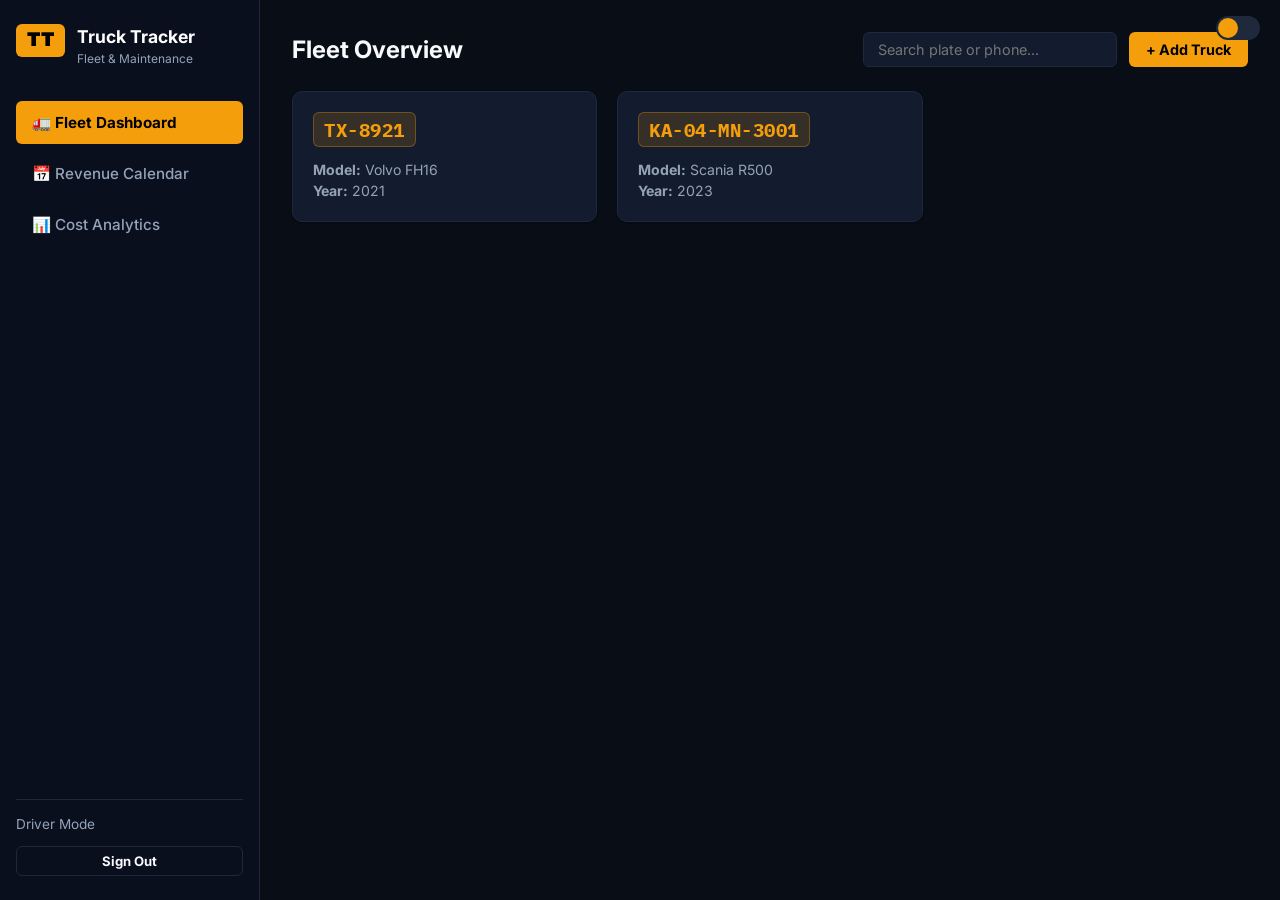
==== commit cf4dcf35: "Update index.html" ====
--- a/index.html
+++ b/index.html
@@ -3,7 +3,7 @@
 <head>
   <meta charset="UTF-8">
   <meta name="viewport" content="width=device-width, initial-scale=1.0">
-  <title>Truck Tracker — Dashboard</title>
+  <title>Truck Tracker — Fleet & Financial Management</title>
   <link rel="stylesheet" href="style.css">
   <link rel="preconnect" href="https://fonts.googleapis.com">
   <link rel="preconnect" href="https://fonts.gstatic.com" crossorigin>
@@ -31,6 +31,7 @@
 
       <nav class="sidebar-nav">
         <button class="nav-btn active" id="nav-fleet" onclick="switchView('fleet')">🚛 Fleet Dashboard</button>
+        <button class="nav-btn" id="nav-calendar" onclick="switchView('calendar')">📅 Revenue Calendar</button>
         <button class="nav-btn" id="nav-analytics" onclick="switchView('analytics')">📊 Cost Analytics</button>
       </nav>
 
@@ -48,7 +49,7 @@
         <div class="view-header">
           <h2>Fleet Overview</h2>
           <div class="actions">
-            <input type="text" id="search-plate" class="input-search" placeholder="Search plate number..." oninput="filterTrucks()">
+            <input type="text" id="search-plate" class="input-search" placeholder="Search plate or phone..." oninput="filterTrucks()">
             <button class="btn btn-amber" onclick="openAddTruckModal()">+ Add Truck</button>
           </div>
         </div>
@@ -58,7 +59,7 @@
         </div>
       </section>
 
-      <!-- View 2: Truck Detail View (Hidden by default) -->
+      <!-- View 2: Truck Detail View -->
       <section id="view-truck-detail" class="hidden">
         <div class="detail-header">
           <button class="btn btn-ghost btn-sm" onclick="switchView('fleet')">← Back to Fleet</button>
@@ -66,14 +67,18 @@
             <div>
               <span id="detail-plate" class="plate-title">---</span>
               <div id="detail-meta" class="meta-info">Loading truck info...</div>
+              <div id="detail-contacts" class="contact-chips"></div>
             </div>
-            <button class="btn btn-amber" onclick="openAddRepairModal()">+ Log Repair Job</button>
+            <div class="action-btns">
+              <button class="btn btn-ghost btn-sm" onclick="editCurrentTruck()">Edit Truck</button>
+              <button class="btn btn-amber" onclick="openAddRepairModal()">+ Log Repair Job</button>
+            </div>
           </div>
         </div>
 
         <div class="repairs-section">
           <div class="section-header">
-            <h3>Maintenance & Repair History</h3>
+            <h3>Maintenance, Materials & Repair History</h3>
           </div>
           <div id="repairs-tree-container">
             <!-- Repair Tree Renders Here -->
@@ -81,26 +86,66 @@
         </div>
       </section>
 
-      <!-- View 3: Analytics (Hidden by default) -->
+      <!-- View 3: Revenue Calendar -->
+      <section id="view-calendar" class="hidden">
+        <div class="view-header">
+          <h2>Financial & Revenue Calendar</h2>
+          <div class="actions">
+            <button class="btn btn-ghost btn-sm" onclick="changeMonth(-1)">◀ Previous</button>
+            <span id="calendar-month-title" class="month-title">Month Year</span>
+            <button class="btn btn-ghost btn-sm" onclick="changeMonth(1)">Next ▶</button>
+            <button class="btn btn-amber" onclick="openAddRevenueModal()">+ Log Revenue</button>
+          </div>
+        </div>
+
+        <!-- Monthly Summary Cards -->
+        <div class="pnl-summary-bar">
+          <div class="pnl-card">
+            <span class="label">Monthly Revenue</span>
+            <span id="month-total-revenue" class="val text-green">$0.00</span>
+          </div>
+          <div class="pnl-card">
+            <span class="label">Monthly Repair Costs</span>
+            <span id="month-total-expenses" class="val text-red">$0.00</span>
+          </div>
+          <div class="pnl-card">
+            <span class="label">Net Profit / Loss</span>
+            <span id="month-net-pnl" class="val">$0.00</span>
+          </div>
+        </div>
+
+        <!-- Calendar Grid View -->
+        <div class="calendar-wrapper">
+          <div class="calendar-header-days">
+            <div>Sun</div><div>Mon</div><div>Tue</div><div>Wed</div><div>Thu</div><div>Fri</div><div>Sat</div>
+          </div>
+          <div id="calendar-grid" class="calendar-grid">
+            <!-- Days render dynamically -->
+          </div>
+        </div>
+      </section>
+
+      <!-- View 4: Analytics -->
       <section id="view-analytics" class="hidden">
         <div class="view-header">
           <h2>Cost Analytics</h2>
         </div>
         <div class="repairs-section">
-          <p class="meta-info">Analytics and breakdown reports will display here.</p>
+          <p class="meta-info">Analytics and overall vehicle ROI summaries will display here.</p>
         </div>
       </section>
 
     </main>
   </div>
 
-  <!-- Modal: Add Truck -->
+  <!-- Modal: Add / Edit Truck -->
   <div id="modal-add-truck" class="modal-overlay hidden">
     <div class="modal-card">
-      <h3>Add New Truck</h3>
+      <h3 id="modal-truck-title">Add New Truck</h3>
       <form id="form-add-truck" onsubmit="handleAddTruck(event)">
-        <div class="field">
-          <label for="truck-plate">License Plate / ID</label>
+        <input type="hidden" id="truck-edit-id">
+        <div class="field">
+          <label for="truck-plate">License Plate / ID *</label>
           <input type="text" id="truck-plate" required placeholder="e.g. AB-123-CD">
         </div>
         <div class="field">
@@ -110,6 +155,14 @@
         <div class="field">
           <label for="truck-year">Year</label>
           <input type="number" id="truck-year" placeholder="2022">
+        </div>
+        <div class="field">
+          <label for="truck-owner-phone">Owner Phone Number</label>
+          <input type="tel" id="truck-owner-phone" placeholder="e.g. +1 555-0192">
+        </div>
+        <div class="field">
+          <label for="truck-driver-phone">Driver Phone Number</label>
+          <input type="tel" id="truck-driver-phone" placeholder="e.g. +1 555-0144">
         </div>
         <div id="truck-msg" class="msg msg-error"></div>
         <div class="modal-footer">
@@ -120,21 +173,26 @@
     </div>
   </div>
 
-  <!-- Modal: Add Repair -->
+  <!-- Modal: Add / Edit Repair -->
   <div id="modal-add-repair" class="modal-overlay hidden">
     <div class="modal-card">
-      <h3>Log Repair Job</h3>
+      <h3 id="modal-repair-title">Log Repair Job</h3>
       <form id="form-add-repair" onsubmit="handleAddRepair(event)">
-        <div class="field">
-          <label for="repair-date">Date</label>
+        <input type="hidden" id="repair-edit-id">
+        <div class="field">
+          <label for="repair-date">Date *</label>
           <input type="date" id="repair-date" required>
         </div>
         <div class="field">
-          <label for="repair-desc">Description / Service</label>
-          <input type="text" id="repair-desc" required placeholder="e.g. Brake pad replacement">
-        </div>
-        <div class="field">
-          <label for="repair-cost">Cost ($)</label>
+          <label for="repair-desc">Description / Service *</label>
+          <input type="text" id="repair-desc" required placeholder="e.g. Brake pad & Rotor replacement">
+        </div>
+        <div class="field">
+          <label for="repair-materials">Materials & Parts Required</label>
+          <textarea id="repair-materials" rows="2" placeholder="e.g. 2x Heavy Brake Pads, 1x Rotor Disc, Synthetic Oil 5L"></textarea>
+        </div>
+        <div class="field">
+          <label for="repair-cost">Total Cost ($) *</label>
           <input type="number" step="0.01" id="repair-cost" required placeholder="0.00">
         </div>
         <div class="field">
@@ -145,6 +203,11 @@
             <option value="pending">Pending</option>
           </select>
         </div>
+        <div class="field">
+          <label for="repair-photo">Attach Receipt / Material Photo (Any Image Format)</label>
+          <input type="file" id="repair-photo" accept="image/*" class="file-input">
+          <span class="helper-text">Accepts PNG, JPG, WebP, HEIC, etc.</span>
+        </div>
         <div id="repair-msg" class="msg msg-error"></div>
         <div class="modal-footer">
           <button type="button" class="btn btn-ghost" onclick="closeModal('modal-add-repair')">Cancel</button>
@@ -154,11 +217,44 @@
     </div>
   </div>
 
+  <!-- Modal: Add / Edit Revenue -->
+  <div id="modal-add-revenue" class="modal-overlay hidden">
+    <div class="modal-card">
+      <h3 id="modal-revenue-title">Log Daily Revenue</h3>
+      <form id="form-add-revenue" onsubmit="handleAddRevenue(event)">
+        <input type="hidden" id="revenue-edit-id">
+        <div class="field">
+          <label for="revenue-date">Date *</label>
+          <input type="date" id="revenue-date" required>
+        </div>
+        <div class="field">
+          <label for="revenue-amount">Revenue Amount ($) *</label>
+          <input type="number" step="0.01" id="revenue-amount" required placeholder="0.00">
+        </div>
+        <div class="field">
+          <label for="revenue-truck">Associated Truck (Optional)</label>
+          <select id="revenue-truck" class="input-select">
+            <option value="">-- All Fleet / General --</option>
+          </select>
+        </div>
+        <div class="field">
+          <label for="revenue-notes">Notes / Trip Details</label>
+          <input type="text" id="revenue-notes" placeholder="e.g. Long haul freight route delivery">
+        </div>
+        <div id="revenue-msg" class="msg msg-error"></div>
+        <div class="modal-footer">
+          <button type="button" class="btn btn-ghost" onclick="closeModal('modal-add-revenue')">Cancel</button>
+          <button type="submit" class="btn btn-amber">Save Revenue</button>
+        </div>
+      </form>
+    </div>
+  </div>
+
   <!-- Photo Viewer Modal -->
   <div id="modal-photo" class="modal-overlay hidden" onclick="closeModal('modal-photo')">
     <div class="modal-photo-card" onclick="event.stopPropagation()">
       <button class="close-btn" onclick="closeModal('modal-photo')">×</button>
-      <img id="modal-photo-img" src="" alt="Repair receipt / photo">
+      <img id="modal-photo-img" src="" alt="Repair material / receipt photo">
     </div>
   </div>
 
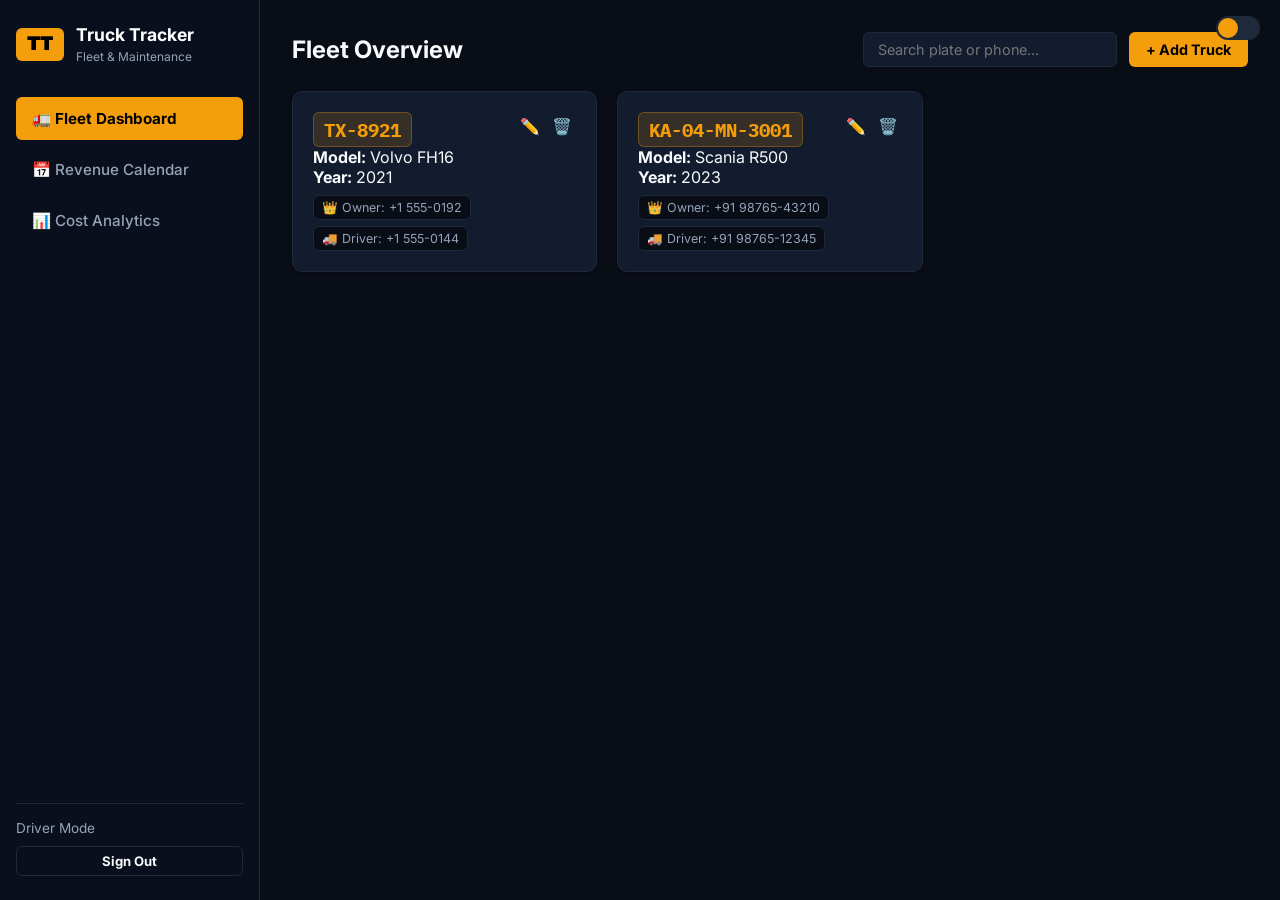
==== commit c0ed53aa: "Update index.html" ====
--- a/index.html
+++ b/index.html
@@ -102,15 +102,15 @@
         <div class="pnl-summary-bar">
           <div class="pnl-card">
             <span class="label">Monthly Revenue</span>
-            <span id="month-total-revenue" class="val text-green">$0.00</span>
+            <span id="month-total-revenue" class="val text-green">₹0.00</span>
           </div>
           <div class="pnl-card">
             <span class="label">Monthly Repair Costs</span>
-            <span id="month-total-expenses" class="val text-red">$0.00</span>
+            <span id="month-total-expenses" class="val text-red">₹0.00</span>
           </div>
           <div class="pnl-card">
             <span class="label">Net Profit / Loss</span>
-            <span id="month-net-pnl" class="val">$0.00</span>
+            <span id="month-net-pnl" class="val">₹0.00</span>
           </div>
         </div>
 
@@ -146,7 +146,7 @@
         <input type="hidden" id="truck-edit-id">
         <div class="field">
           <label for="truck-plate">License Plate / ID *</label>
-          <input type="text" id="truck-plate" required placeholder="e.g. AB-123-CD">
+          <input type="text" id="truck-plate" required placeholder="e.g. KA-01-AB-1234">
         </div>
         <div class="field">
           <label for="truck-model">Make / Model</label>
@@ -154,15 +154,15 @@
         </div>
         <div class="field">
           <label for="truck-year">Year</label>
-          <input type="number" id="truck-year" placeholder="2022">
+          <input type="number" id="truck-year" placeholder="2024">
         </div>
         <div class="field">
           <label for="truck-owner-phone">Owner Phone Number</label>
-          <input type="tel" id="truck-owner-phone" placeholder="e.g. +1 555-0192">
+          <input type="tel" id="truck-owner-phone" placeholder="e.g. +91 98765 43210">
         </div>
         <div class="field">
           <label for="truck-driver-phone">Driver Phone Number</label>
-          <input type="tel" id="truck-driver-phone" placeholder="e.g. +1 555-0144">
+          <input type="tel" id="truck-driver-phone" placeholder="e.g. +91 98765 12345">
         </div>
         <div id="truck-msg" class="msg msg-error"></div>
         <div class="modal-footer">
@@ -192,7 +192,7 @@
           <textarea id="repair-materials" rows="2" placeholder="e.g. 2x Heavy Brake Pads, 1x Rotor Disc, Synthetic Oil 5L"></textarea>
         </div>
         <div class="field">
-          <label for="repair-cost">Total Cost ($) *</label>
+          <label for="repair-cost">Total Cost (₹) *</label>
           <input type="number" step="0.01" id="repair-cost" required placeholder="0.00">
         </div>
         <div class="field">
@@ -204,7 +204,7 @@
           </select>
         </div>
         <div class="field">
-          <label for="repair-photo">Attach Receipt / Material Photo (Any Image Format)</label>
+          <label for="repair-photo">Attach Receipt / Material Photo</label>
           <input type="file" id="repair-photo" accept="image/*" class="file-input">
           <span class="helper-text">Accepts PNG, JPG, WebP, HEIC, etc.</span>
         </div>
@@ -228,7 +228,7 @@
           <input type="date" id="revenue-date" required>
         </div>
         <div class="field">
-          <label for="revenue-amount">Revenue Amount ($) *</label>
+          <label for="revenue-amount">Revenue Amount (₹) *</label>
           <input type="number" step="0.01" id="revenue-amount" required placeholder="0.00">
         </div>
         <div class="field">
@@ -239,7 +239,7 @@
         </div>
         <div class="field">
           <label for="revenue-notes">Notes / Trip Details</label>
-          <input type="text" id="revenue-notes" placeholder="e.g. Long haul freight route delivery">
+          <input type="text" id="revenue-notes" placeholder="e.g. Bengaluru to Chennai freight transport">
         </div>
         <div id="revenue-msg" class="msg msg-error"></div>
         <div class="modal-footer">
@@ -261,12 +261,9 @@
   <!-- Toast Container -->
   <div id="toast-container"></div>
 
-  <!-- Firebase & Application Scripts -->
-  <script src="https://www.gstatic.com/firebasejs/10.8.0/firebase-app-compat.js"></script>
-  <script src="https://www.gstatic.com/firebasejs/10.8.0/firebase-auth-compat.js"></script>
-  <script src="https://www.gstatic.com/firebasejs/10.8.0/firebase-firestore-compat.js"></script>
-  
-  <script src="firebase-config.js"></script>
+  <!-- Supabase SDK & Application Scripts -->
+  <script src="https://cdn.jsdelivr.net/npm/@supabase/supabase-js@2"></script>
+  <script src="supabase-config.js"></script>
   <script src="app.js"></script>
 </body>
 </html>
--- a/style.css
+++ b/style.css
@@ -5,7 +5,6 @@
 
 /* 1. CSS VARIABLES & THEME ENGINE */
 :root {
-  /* Default Industrial Dark / Yellow Theme */
   --bg-main: #090d16;
   --bg-card: #131c2e;
   --bg-sidebar: #0a0f1d;
@@ -40,7 +39,6 @@
   --shadow-lg: 0 10px 15px -3px rgba(0, 0, 0, 0.6);
 }
 
-/* Light Theme Override */
 [data-theme="light"] {
   --bg-main: #f8fafc;
   --bg-card: #ffffff;
@@ -68,16 +66,16 @@
   --green-light: #dcfce7;
   
   --shadow-sm: 0 1px 2px 0 rgba(0, 0, 0, 0.05);
-  --shadow-md: 0 4px 6px -1px rgba(0, 0, 0, 0.1), 0 2px 4px -1px rgba(0, 0, 0, 0.06);
-  --shadow-lg: 0 10px 15px -3px rgba(0, 0, 0, 0.1), 0 4px 6px -2px rgba(0, 0, 0, 0.05);
-}
-
-/* 2. BASE STYLES & RESET */
+  --shadow-md: 0 4px 6px -1px rgba(0, 0, 0, 0.1);
+  --shadow-lg: 0 10px 15px -3px rgba(0, 0, 0, 0.1);
+}
+
+/* 2. BASE RESET */
 * {
   box-sizing: border-box;
   margin: 0;
   padding: 0;
-  font-family: 'Inter', -apple-system, BlinkMacSystemFont, "Segoe UI", Roboto, Oxygen, Ubuntu, Cantarell, sans-serif;
+  font-family: 'Inter', -apple-system, BlinkMacSystemFont, "Segoe UI", Roboto, sans-serif;
 }
 
 body {
@@ -88,11 +86,11 @@
   transition: background-color 0.2s ease, color 0.2s ease;
 }
 
-.hidden {
-  display: none !important;
-}
-
-/* 3. LAYOUT & SIDEBAR STRUCTURE */
+.hidden { display: none !important; }
+.text-green { color: var(--green) !important; }
+.text-red { color: var(--red) !important; }
+
+/* 3. LAYOUT & SIDEBAR */
 #app-layout, .app-layout {
   display: flex;
   min-height: 100vh;
@@ -110,15 +108,15 @@
   border-right: 1px solid var(--border-color);
 }
 
-.auth-brand, .sidebar-brand {
+.sidebar-brand {
   display: flex;
   align-items: center;
   gap: 12px;
   margin-bottom: 32px;
 }
 
-.auth-brand .plate, .sidebar-brand .plate {
-  font-family: 'Archivo Black', -apple-system, sans-serif;
+.sidebar-brand .plate {
+  font-family: 'Archivo Black', sans-serif;
   background: var(--primary);
   color: #000000;
   padding: 6px 10px;
@@ -127,19 +125,10 @@
   font-weight: 800;
 }
 
-.auth-brand h1, .sidebar-brand h1 {
-  font-size: 1.1rem;
-  font-weight: 700;
-  line-height: 1.2;
-  color: #ffffff;
-}
-
-.auth-brand .sub, .sidebar-brand .sub {
-  font-size: 0.75rem;
-  color: #94a3b8;
-}
-
-.nav-menu, .sidebar-nav {
+.sidebar-brand h1 { font-size: 1.1rem; font-weight: 700; color: #ffffff; }
+.sidebar-brand .sub { font-size: 0.75rem; color: #94a3b8; }
+
+.sidebar-nav {
   display: flex;
   flex-direction: column;
   gap: 8px;
@@ -159,16 +148,8 @@
   transition: all 0.2s ease;
 }
 
-.nav-btn:hover {
-  background: rgba(255, 255, 255, 0.06);
-  color: #ffffff;
-}
-
-.nav-btn.active {
-  background: var(--primary);
-  color: #000000;
-  font-weight: 700;
-}
+.nav-btn:hover { background: rgba(255, 255, 255, 0.06); color: #ffffff; }
+.nav-btn.active { background: var(--primary); color: #000000; font-weight: 700; }
 
 .sidebar-footer {
   border-top: 1px solid rgba(255, 255, 255, 0.1);
@@ -178,14 +159,9 @@
   gap: 10px;
 }
 
-#sidebar-user, .user-email {
-  font-size: 0.85rem;
-  color: #94a3b8;
-  word-break: break-all;
-  margin-bottom: 4px;
-}
-
-/* 4. MAIN CONTENT VIEW AREA */
+.user-email { font-size: 0.85rem; color: #94a3b8; word-break: break-all; }
+
+/* 4. MAIN CONTENT */
 .main-content {
   flex-grow: 1;
   padding: 32px;
@@ -199,16 +175,10 @@
   margin-bottom: 24px;
 }
 
-.view-header h2 {
-  font-size: 1.5rem;
-  font-weight: 700;
-}
-
-.actions {
-  display: flex;
-  gap: 12px;
-  align-items: center;
-}
+.view-header h2 { font-size: 1.5rem; font-weight: 700; }
+.month-title { font-size: 1.2rem; font-weight: 700; font-family: 'IBM Plex Mono', monospace; }
+
+.actions { display: flex; gap: 12px; align-items: center; }
 
 .input-search {
   padding: 8px 14px;
@@ -218,14 +188,10 @@
   color: var(--ink-main);
   font-size: 0.9rem;
   outline: none;
-  transition: border-color 0.2s;
-}
-
-.input-search:focus {
-  border-color: var(--primary);
-}
-
-/* 5. BUTTONS & UTILITIES */
+}
+.input-search:focus { border-color: var(--primary); }
+
+/* 5. BUTTONS & CHIPS */
 .btn {
   display: inline-flex;
   align-items: center;
@@ -239,84 +205,44 @@
   transition: all 0.2s;
 }
 
-.btn-primary { 
-  background-color: var(--primary); 
-  color: #000000; 
-  font-weight: 700;
-}
-.btn-primary:hover { 
-  background-color: var(--primary-hover); 
-  color: #ffffff;
-}
-
-.btn-amber { 
-  background-color: var(--amber); 
-  color: #000000; 
-  font-weight: 700;
-}
-.btn-amber:hover { 
-  background-color: var(--amber-hover); 
-  color: #ffffff;
-}
-
-.btn-ghost { 
-  background: transparent; 
-  border-color: var(--border-color); 
-  color: var(--ink-main); 
-}
-.btn-ghost:hover { 
-  background: var(--border-color); 
-}
-
-.btn-danger { 
-  color: var(--red); 
-  border-color: var(--red); 
-}
-.btn-danger:hover { 
-  background: var(--red-light); 
-}
+.btn-amber { background-color: var(--amber); color: #000000; font-weight: 700; }
+.btn-amber:hover { background-color: var(--amber-hover); color: #ffffff; }
+
+.btn-ghost { background: transparent; border-color: var(--border-color); color: var(--ink-main); }
+.btn-ghost:hover { background: var(--border-color); }
 
 .btn-sm { padding: 6px 12px; font-size: 0.82rem; }
-
-/* 6. THEME TOGGLE MECHANISM */
-.theme-toggle-wrap {
-  position: absolute;
-  top: 16px;
-  right: 20px;
-  z-index: 100;
-}
-
+.btn-icon { background: none; border: none; cursor: pointer; font-size: 1rem; padding: 4px; }
+
+.contact-chips { display: flex; flex-wrap: wrap; gap: 6px; margin-top: 8px; }
+.chip {
+  background: var(--bg-main);
+  border: 1px solid var(--border-color);
+  border-radius: var(--radius-sm);
+  padding: 4px 8px;
+  font-size: 0.78rem;
+  color: var(--ink-soft);
+}
+
+/* 6. THEME TOGGLE */
+.theme-toggle-wrap { position: absolute; top: 16px; right: 20px; z-index: 100; }
 .theme-toggle {
-  width: 44px;
-  height: 24px;
+  width: 44px; height: 24px;
   background: var(--border-color);
-  border-radius: 12px;
-  border: none;
-  cursor: pointer;
-  position: relative;
-  padding: 2px;
-  transition: background 0.2s;
-}
-
+  border-radius: 12px; border: none;
+  cursor: pointer; position: relative; padding: 2px;
+}
 .theme-toggle .knob {
-  width: 20px;
-  height: 20px;
-  border-radius: 50%;
-  display: block;
-  transition: transform 0.2s;
-  transform: translateX(0px);
-  background: var(--primary);
-}
-
-[data-theme="light"] .theme-toggle .knob {
-  transform: translateX(20px);
-  background: #0f172a;
-}
-
-/* 7. GRID & TRUCK CARDS */
-.grid, .trucks-grid {
+  width: 20px; height: 20px;
+  border-radius: 50%; display: block;
+  transition: transform 0.2s; background: var(--primary);
+}
+[data-theme="light"] .theme-toggle .knob { transform: translateX(20px); background: #0f172a; }
+
+/* 7. TRUCK GRID CARDS */
+.trucks-grid {
   display: grid;
-  grid-template-columns: repeat(auto-fill, minmax(280px, 1fr));
+  grid-template-columns: repeat(auto-fill, minmax(300px, 1fr));
   gap: 20px;
   margin-top: 20px;
 }
@@ -326,82 +252,104 @@
   border: 1px solid var(--border-color);
   border-radius: var(--radius-md);
   padding: 20px;
-  cursor: pointer;
   box-shadow: var(--shadow-sm);
-  transition: transform 0.15s, box-shadow 0.15s;
-}
-
-.truck-card:hover {
-  transform: translateY(-2px);
-  box-shadow: var(--shadow-md);
-  border-color: var(--primary);
-}
-
-.plate, .plate-title, .truck-card .plate {
+  transition: transform 0.15s, border-color 0.15s;
+}
+.truck-card:hover { transform: translateY(-2px); border-color: var(--primary); }
+
+.truck-card-header { display: flex; justify-content: space-between; align-items: flex-start; }
+
+.plate, .plate-title {
   font-family: 'IBM Plex Mono', monospace;
   display: inline-block;
   font-size: 1.2rem;
   font-weight: 700;
-  letter-spacing: 0.5px;
   background: var(--primary-light);
   color: var(--primary);
   padding: 4px 10px;
   border-radius: var(--radius-sm);
+  border: 1px solid rgba(245, 158, 11, 0.3);
+}
+
+/* 8. REVENUE CALENDAR GRID & PNL SUMMARY */
+.pnl-summary-bar {
+  display: grid;
+  grid-template-columns: repeat(3, 1fr);
+  gap: 16px;
+  margin-bottom: 24px;
+}
+
+.pnl-card {
+  background: var(--bg-card);
+  border: 1px solid var(--border-color);
+  border-radius: var(--radius-md);
+  padding: 16px;
+  display: flex;
+  flex-direction: column;
+  gap: 6px;
+}
+
+.pnl-card .label { font-size: 0.82rem; color: var(--ink-soft); font-weight: 600; }
+.pnl-card .val { font-size: 1.4rem; font-weight: 700; font-family: 'IBM Plex Mono', monospace; }
+
+.calendar-wrapper {
+  background: var(--bg-card);
+  border: 1px solid var(--border-color);
+  border-radius: var(--radius-md);
+  padding: 16px;
+}
+
+.calendar-header-days {
+  display: grid;
+  grid-template-columns: repeat(7, 1fr);
+  text-align: center;
+  font-weight: 700;
+  font-size: 0.85rem;
+  color: var(--ink-soft);
   margin-bottom: 12px;
-  border: 1px solid rgba(245, 158, 11, 0.3);
-}
-
-.truck-card .meta, .meta-info {
-  font-size: 0.88rem;
-  color: var(--ink-soft);
-  line-height: 1.5;
-}
-
-/* 8. DETAIL VIEW & REPAIRS TREE */
-.detail-header { margin-bottom: 24px; }
-
-.truck-summary-card {
-  background: var(--bg-card);
-  border: 1px solid var(--border-color);
-  border-radius: var(--radius-md);
-  padding: 20px;
-  margin-top: 12px;
-  display: flex;
+}
+
+.calendar-grid {
+  display: grid;
+  grid-template-columns: repeat(7, 1fr);
+  gap: 8px;
+}
+
+.calendar-day {
+  background: var(--bg-main);
+  border: 1px solid var(--border-color);
+  border-radius: var(--radius-sm);
+  min-height: 95px;
+  padding: 8px;
+  display: flex;
+  flex-direction: column;
   justify-content: space-between;
-  align-items: center;
-}
-
-.repairs-section {
-  background: var(--bg-card);
-  border: 1px solid var(--border-color);
-  border-radius: var(--radius-md);
-  padding: 24px;
-}
-
-.section-header {
-  display: flex;
-  justify-content: space-between;
-  align-items: center;
-  margin-bottom: 20px;
-}
-
-.tree-year-block { margin-bottom: 24px; }
-.tree-year-heading {
-  font-size: 1.1rem;
-  font-weight: 700;
-  color: var(--ink-main);
-  margin-bottom: 12px;
-  border-bottom: 2px solid var(--border-color);
-  padding-bottom: 4px;
-}
-
-.tree-month-block { margin-left: 12px; margin-bottom: 16px; }
-.tree-month-heading { font-size: 0.95rem; font-weight: 600; color: var(--ink-soft); margin-bottom: 8px; }
-
-.tree-day-block { margin-left: 16px; margin-bottom: 12px; }
-.tree-day-heading { font-size: 0.88rem; color: var(--ink-light); margin-bottom: 6px; }
-
-/* 9. JOB CARD & LINE ITEMS */
+}
+
+.calendar-day.empty { background: transparent; border: none; }
+
+.calendar-day.status-profit {
+  border: 1px solid var(--green);
+  background: var(--green-light);
+}
+
+.calendar-day.status-loss {
+  border: 1px solid var(--red);
+  background: var(--red-light);
+}
+
+.day-head { display: flex; justify-content: space-between; align-items: center; }
+.day-num { font-size: 0.85rem; font-weight: 700; }
+.btn-add-day { background: none; border: none; color: var(--ink-soft); cursor: pointer; font-size: 0.9rem; }
+.btn-add-day:hover { color: var(--primary); }
+
+.day-body { display: flex; flex-direction: column; gap: 2px; text-align: right; }
+.day-stat { font-size: 0.75rem; font-weight: 700; font-family: 'IBM Plex Mono', monospace; }
+.day-stat.rev { color: var(--green); }
+.day-stat.exp { color: var(--red); }
+.day-stat.net { font-size: 0.82rem; border-top: 1px dashed var(--border-color); padding-top: 2px; }
+
+/* 9. REPAIR HISTORY TREE */
 .job-row {
   background: var(--bg-main);
   border: 1px solid var(--border-color);
@@ -410,190 +358,80 @@
   margin-bottom: 12px;
 }
 
-.job-row-head {
-  display: flex;
-  justify-content: space-between;
-  align-items: flex-start;
-  margin-bottom: 12px;
-}
-
-.job-total {
-  font-size: 1.1rem;
-  font-weight: 700;
-  color: var(--primary);
-}
-
-.line-item {
-  display: flex;
-  align-items: center;
-  gap: 12px;
-  padding: 6px 0;
-  border-top: 1px dashed var(--border-color);
-  font-size: 0.88rem;
-}
-
-.line-item .name { flex-grow: 1; }
-.line-item .amt { font-weight: 600; }
-
-.view-photo {
-  width: 40px;
-  height: 40px;
-  object-fit: cover;
-  border-radius: var(--radius-sm);
-  cursor: pointer;
-  border: 1px solid var(--border-color);
-}
-
-/* 10. BADGES */
-.badge {
-  display: inline-block;
-  padding: 2px 8px;
-  font-size: 0.75rem;
-  font-weight: 600;
-  border-radius: 12px;
-  text-transform: capitalize;
-}
-
+.job-row-head { display: flex; justify-content: space-between; align-items: flex-start; }
+.job-right-side { display: flex; align-items: center; gap: 8px; }
+.job-total { font-size: 1.1rem; font-weight: 700; color: var(--primary); font-family: 'IBM Plex Mono', monospace; }
+
+.materials-box {
+  background: var(--bg-card);
+  border: 1px solid var(--border-color);
+  border-radius: var(--radius-sm);
+  padding: 8px 12px;
+  margin: 10px 0;
+  font-size: 0.85rem;
+  color: var(--ink-soft);
+}
+
+.job-row-footer { display: flex; justify-content: space-between; align-items: center; margin-top: 8px; }
+
+.badge { padding: 3px 8px; font-size: 0.75rem; font-weight: 600; border-radius: 12px; text-transform: capitalize; }
 .badge-pending { background: var(--amber-light); color: var(--amber); border: 1px solid rgba(245, 158, 11, 0.2); }
 .badge-completed { background: var(--green-light); color: var(--green); border: 1px solid rgba(34, 197, 94, 0.2); }
 .badge-in-progress { background: var(--primary-light); color: var(--primary); border: 1px solid rgba(245, 158, 11, 0.2); }
 
-/* 11. MODALS & FORM CONTROLS */
+/* 10. MODALS */
 .modal-overlay {
-  position: fixed;
-  top: 0; left: 0; right: 0; bottom: 0;
+  position: fixed; top: 0; left: 0; right: 0; bottom: 0;
   background: rgba(0, 0, 0, 0.75);
-  display: flex;
-  align-items: center;
-  justify-content: center;
-  z-index: 1000;
-  backdrop-filter: blur(3px);
-}
-
-.modal, .modal-card {
+  display: flex; align-items: center; justify-content: center;
+  z-index: 1000; backdrop-filter: blur(3px);
+}
+
+.modal-card {
   background: var(--bg-card);
   border: 1px solid var(--border-color);
   border-radius: var(--radius-lg);
-  width: 100%;
-  max-width: 480px;
-  padding: 24px;
+  width: 100%; max-width: 480px; padding: 24px;
   box-shadow: var(--shadow-lg);
 }
 
-.modal h3, .modal-card h3 {
-  margin-bottom: 16px;
-  font-size: 1.2rem;
-  color: var(--ink-main);
-}
-
-.field {
-  margin-bottom: 14px;
-  display: flex;
-  flex-direction: column;
-  gap: 6px;
-}
-
-.field label {
-  font-size: 0.82rem;
-  font-weight: 600;
-  color: var(--ink-soft);
-}
-
-.field input, .field select, .input-select {
-  padding: 8px 12px;
-  border: 1px solid var(--border-color);
-  border-radius: var(--radius-sm);
-  background: var(--bg-main);
-  color: var(--ink-main);
-  font-size: 0.9rem;
-  outline: none;
-}
-
-.field input:focus, .field select:focus {
-  border-color: var(--primary);
-}
-
+.modal-card h3 { margin-bottom: 16px; font-size: 1.2rem; }
+
+.field { margin-bottom: 14px; display: flex; flex-direction: column; gap: 6px; }
+.field label { font-size: 0.82rem; font-weight: 600; color: var(--ink-soft); }
+.field input, .field select, .field textarea {
+  padding: 8px 12px; border: 1px solid var(--border-color);
+  border-radius: var(--radius-sm); background: var(--bg-main);
+  color: var(--ink-main); font-size: 0.9rem; outline: none;
+}
+.field input:focus, .field select:focus, .field textarea:focus { border-color: var(--primary); }
+
+.file-input { padding: 6px; }
 .helper-text { font-size: 0.75rem; color: var(--ink-light); }
 
-.modal-footer {
-  display: flex;
-  justify-content: flex-end;
-  gap: 10px;
-  margin-top: 20px;
-}
-
-/* Photo Viewer Modal */
-.modal-photo-card {
-  max-width: 80vw;
-  width: auto;
-  padding: 12px;
-  position: relative;
-}
-
-.modal-photo-card img {
-  max-width: 100%;
-  max-height: 80vh;
-  border-radius: var(--radius-sm);
-  display: block;
-}
-
+.modal-footer { display: flex; justify-content: flex-end; gap: 10px; margin-top: 20px; }
+
+/* Photo Modal */
+.modal-photo-card { max-width: 80vw; position: relative; }
+.modal-photo-card img { max-width: 100%; max-height: 80vh; border-radius: var(--radius-sm); display: block; }
 .close-btn {
-  position: absolute;
-  top: -12px;
-  right: -12px;
-  background: var(--red);
-  color: #ffffff;
-  border: none;
-  border-radius: 50%;
-  width: 28px;
-  height: 28px;
-  font-size: 1.2rem;
-  cursor: pointer;
-  display: flex;
-  align-items: center;
-  justify-content: center;
-}
-
-/* 12. MESSAGES, TOASTS & EMPTY STATES */
-#toast-container {
-  position: fixed;
-  bottom: 20px;
-  right: 20px;
-  display: flex;
-  flex-direction: column;
-  gap: 8px;
-  z-index: 2000;
-}
-
+  position: absolute; top: -12px; right: -12px;
+  background: var(--red); color: #ffffff; border: none;
+  border-radius: 50%; width: 28px; height: 28px;
+  font-size: 1.2rem; cursor: pointer; display: flex; align-items: center; justify-content: center;
+}
+
+/* 11. TOASTS & EMPTY STATES */
+#toast-container { position: fixed; bottom: 20px; right: 20px; display: flex; flex-direction: column; gap: 8px; z-index: 2000; }
 .toast {
-  background: var(--bg-sidebar);
-  color: #ffffff;
-  padding: 12px 20px;
-  border-radius: var(--radius-sm);
-  font-size: 0.88rem;
-  box-shadow: var(--shadow-md);
+  background: var(--bg-sidebar); color: #ffffff; padding: 12px 20px;
+  border-radius: var(--radius-sm); font-size: 0.88rem; box-shadow: var(--shadow-md);
   border-left: 4px solid var(--primary);
 }
-
 .toast.error { border-left-color: var(--red); background: var(--red-hover); }
 .toast.success { border-left-color: var(--green); }
 
-.empty-state {
-  text-align: center;
-  padding: 40px;
-  color: var(--ink-light);
-  font-size: 0.95rem;
-}
-
-.msg {
-  font-size: 0.85rem;
-  padding: 8px 12px;
-  border-radius: var(--radius-sm);
-  margin-top: 8px;
-  margin-bottom: 12px;
-  display: none;
-}
-
+.empty-state { text-align: center; padding: 40px; color: var(--ink-light); font-size: 0.95rem; }
+.msg { font-size: 0.85rem; padding: 8px 12px; border-radius: var(--radius-sm); display: none; }
 .msg.show { display: block; }
 .msg-error { background: var(--red-light); color: var(--red); }
-.msg-success { background: var(--green-light); color: var(--green); }
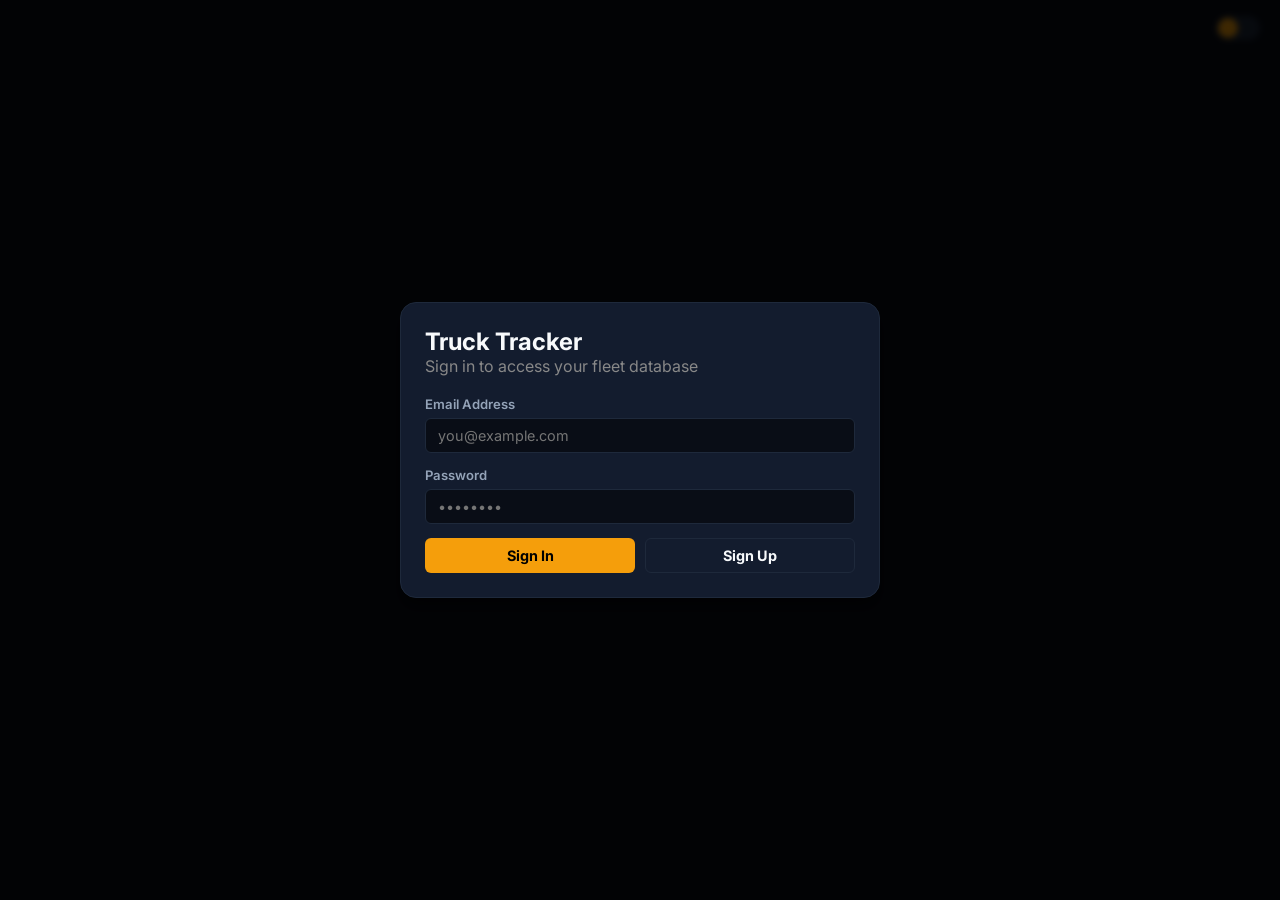
==== commit dab0f5ae: "Update index.html" ====
--- a/index.html
+++ b/index.html
@@ -11,6 +11,31 @@
 </head>
 <body>
 
+  <!-- Auth Screen (Visible when logged out) -->
+  <div id="auth-screen" class="modal-overlay">
+    <div class="modal-card">
+      <h2>Truck Tracker</h2>
+      <p class="sub" style="margin-bottom: 20px; color: #888;">Sign in to access your fleet database</p>
+      
+      <form id="form-auth" onsubmit="handleAuthSubmit(event)">
+        <div class="field">
+          <label for="auth-email">Email Address</label>
+          <input type="email" id="auth-email" required placeholder="you@example.com">
+        </div>
+        <div class="field">
+          <label for="auth-password">Password</label>
+          <input type="password" id="auth-password" required placeholder="••••••••">
+        </div>
+        <div id="auth-error" class="msg msg-error" style="color: #ff5555; margin-bottom: 15px;"></div>
+        
+        <div style="display: flex; gap: 10px;">
+          <button type="submit" id="btn-login" class="btn btn-amber" style="flex: 1;">Sign In</button>
+          <button type="button" onclick="handleSignUp()" class="btn btn-ghost" style="flex: 1;">Sign Up</button>
+        </div>
+      </form>
+    </div>
+  </div>
+
   <!-- Theme Toggle -->
   <div class="theme-toggle-wrap">
     <button class="theme-toggle" id="theme-toggle-btn" aria-label="Toggle Theme">
@@ -18,7 +43,7 @@
     </button>
   </div>
 
-  <div id="app-layout" class="app-layout">
+  <div id="app-layout" class="app-layout hidden">
     <!-- Sidebar Navigation -->
     <aside class="sidebar">
       <div class="sidebar-brand">
@@ -36,7 +61,7 @@
       </nav>
 
       <div class="sidebar-footer">
-        <div id="sidebar-user" class="user-email">Driver Mode</div>
+        <div id="sidebar-user" class="user-email">Logged in</div>
         <button class="btn btn-ghost btn-sm" onclick="handleLogout()">Sign Out</button>
       </div>
     </aside>
@@ -131,7 +156,7 @@
           <h2>Cost Analytics</h2>
         </div>
         <div class="repairs-section">
-          <p class="meta-info">Analytics and overall vehicle ROI summaries will display here.</p>
+          <p class="meta-info">Analytics and vehicle ROI summaries will display here.</p>
         </div>
       </section>
 
@@ -164,7 +189,6 @@
           <label for="truck-driver-phone">Driver Phone Number</label>
           <input type="tel" id="truck-driver-phone" placeholder="e.g. +91 98765 12345">
         </div>
-        <div id="truck-msg" class="msg msg-error"></div>
         <div class="modal-footer">
           <button type="button" class="btn btn-ghost" onclick="closeModal('modal-add-truck')">Cancel</button>
           <button type="submit" class="btn btn-amber">Save Truck</button>
@@ -206,9 +230,7 @@
         <div class="field">
           <label for="repair-photo">Attach Receipt / Material Photo</label>
           <input type="file" id="repair-photo" accept="image/*" class="file-input">
-          <span class="helper-text">Accepts PNG, JPG, WebP, HEIC, etc.</span>
-        </div>
-        <div id="repair-msg" class="msg msg-error"></div>
+        </div>
         <div class="modal-footer">
           <button type="button" class="btn btn-ghost" onclick="closeModal('modal-add-repair')">Cancel</button>
           <button type="submit" class="btn btn-amber">Save Repair</button>
@@ -217,7 +239,7 @@
     </div>
   </div>
 
-  <!-- Modal: Add / Edit Revenue -->
+  <!-- Modal: Add / Edit / Delete Revenue -->
   <div id="modal-add-revenue" class="modal-overlay hidden">
     <div class="modal-card">
       <h3 id="modal-revenue-title">Log Daily Revenue</h3>
@@ -241,8 +263,8 @@
           <label for="revenue-notes">Notes / Trip Details</label>
           <input type="text" id="revenue-notes" placeholder="e.g. Bengaluru to Chennai freight transport">
         </div>
-        <div id="revenue-msg" class="msg msg-error"></div>
         <div class="modal-footer">
+          <button type="button" id="btn-delete-revenue" class="btn btn-ghost text-red hidden" onclick="handleDeleteRevenueFromModal()">Delete Entry</button>
           <button type="button" class="btn btn-ghost" onclick="closeModal('modal-add-revenue')">Cancel</button>
           <button type="submit" class="btn btn-amber">Save Revenue</button>
         </div>
@@ -254,14 +276,12 @@
   <div id="modal-photo" class="modal-overlay hidden" onclick="closeModal('modal-photo')">
     <div class="modal-photo-card" onclick="event.stopPropagation()">
       <button class="close-btn" onclick="closeModal('modal-photo')">×</button>
-      <img id="modal-photo-img" src="" alt="Repair material / receipt photo">
-    </div>
-  </div>
-
-  <!-- Toast Container -->
+      <img id="modal-photo-img" src="" alt="Repair receipt photo">
+    </div>
+  </div>
+
   <div id="toast-container"></div>
 
-  <!-- Supabase SDK & Application Scripts -->
   <script src="https://cdn.jsdelivr.net/npm/@supabase/supabase-js@2"></script>
   <script src="supabase-config.js"></script>
   <script src="app.js"></script>
